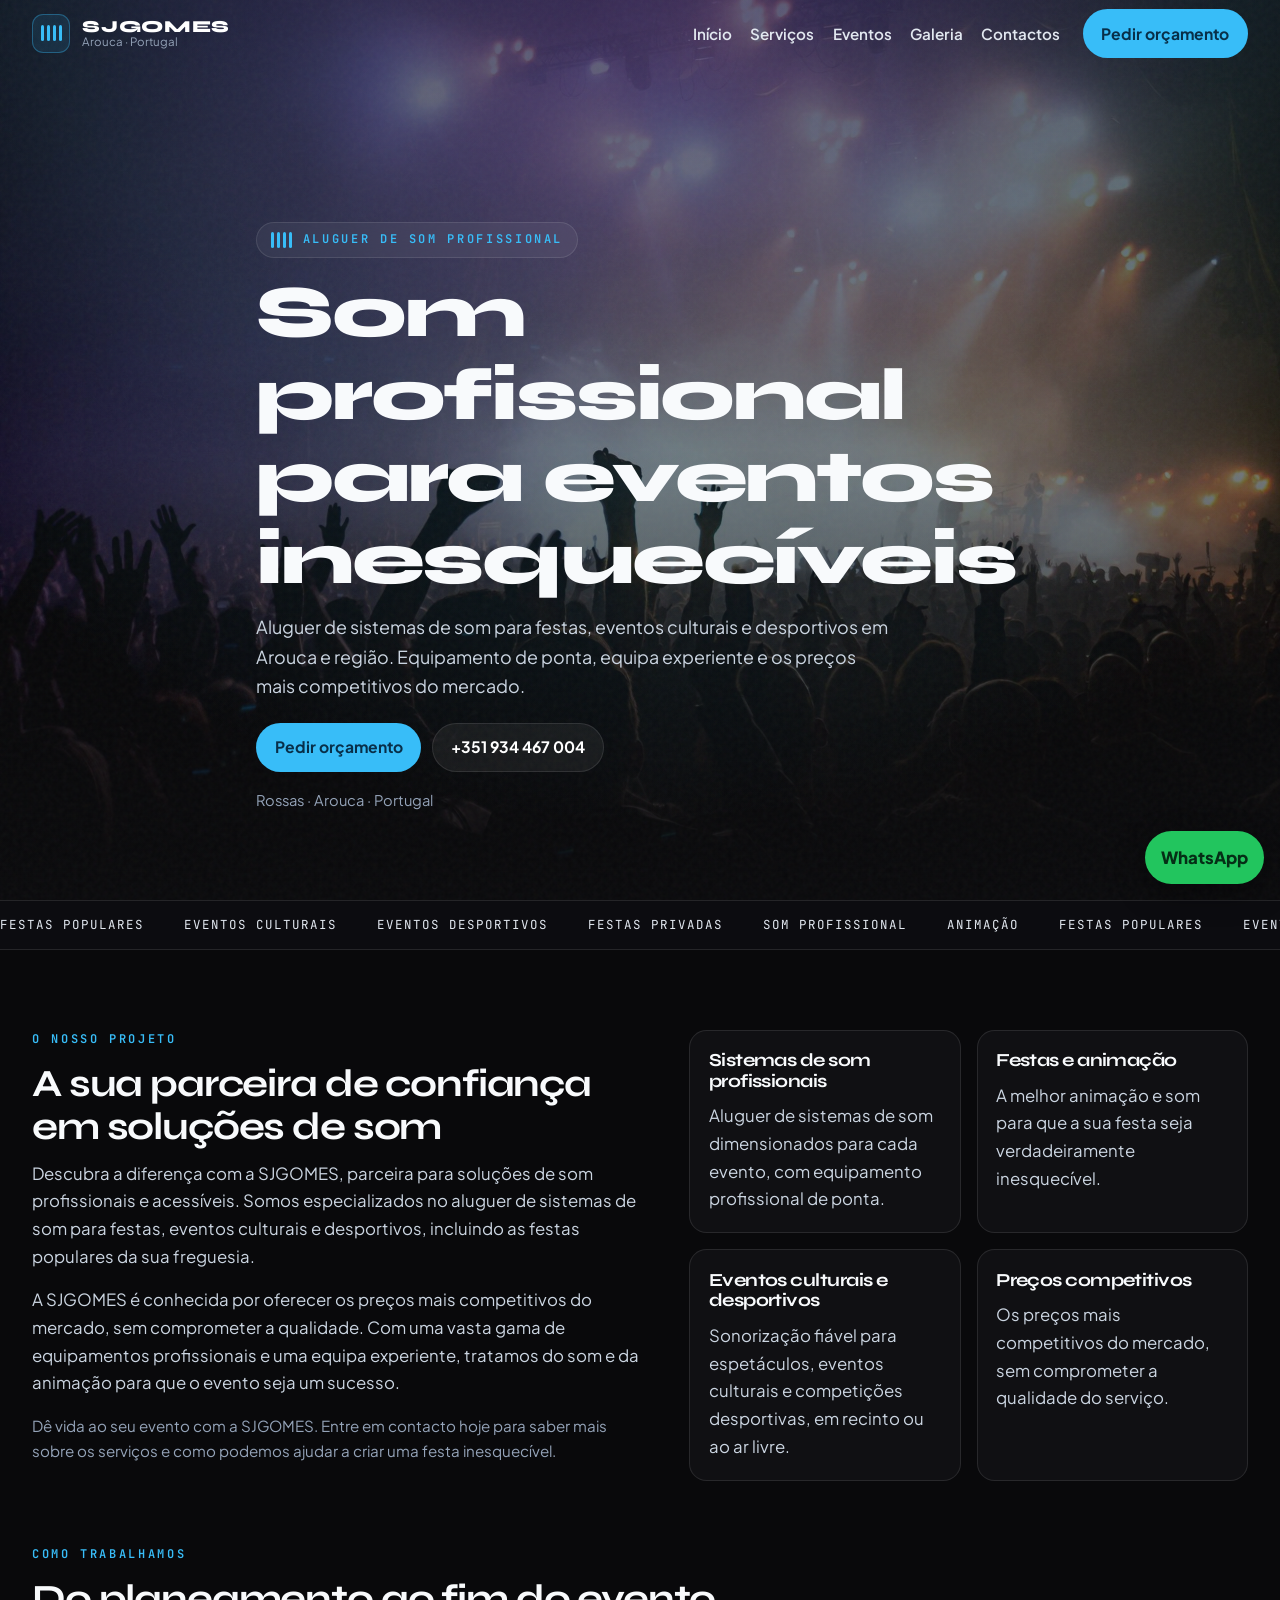
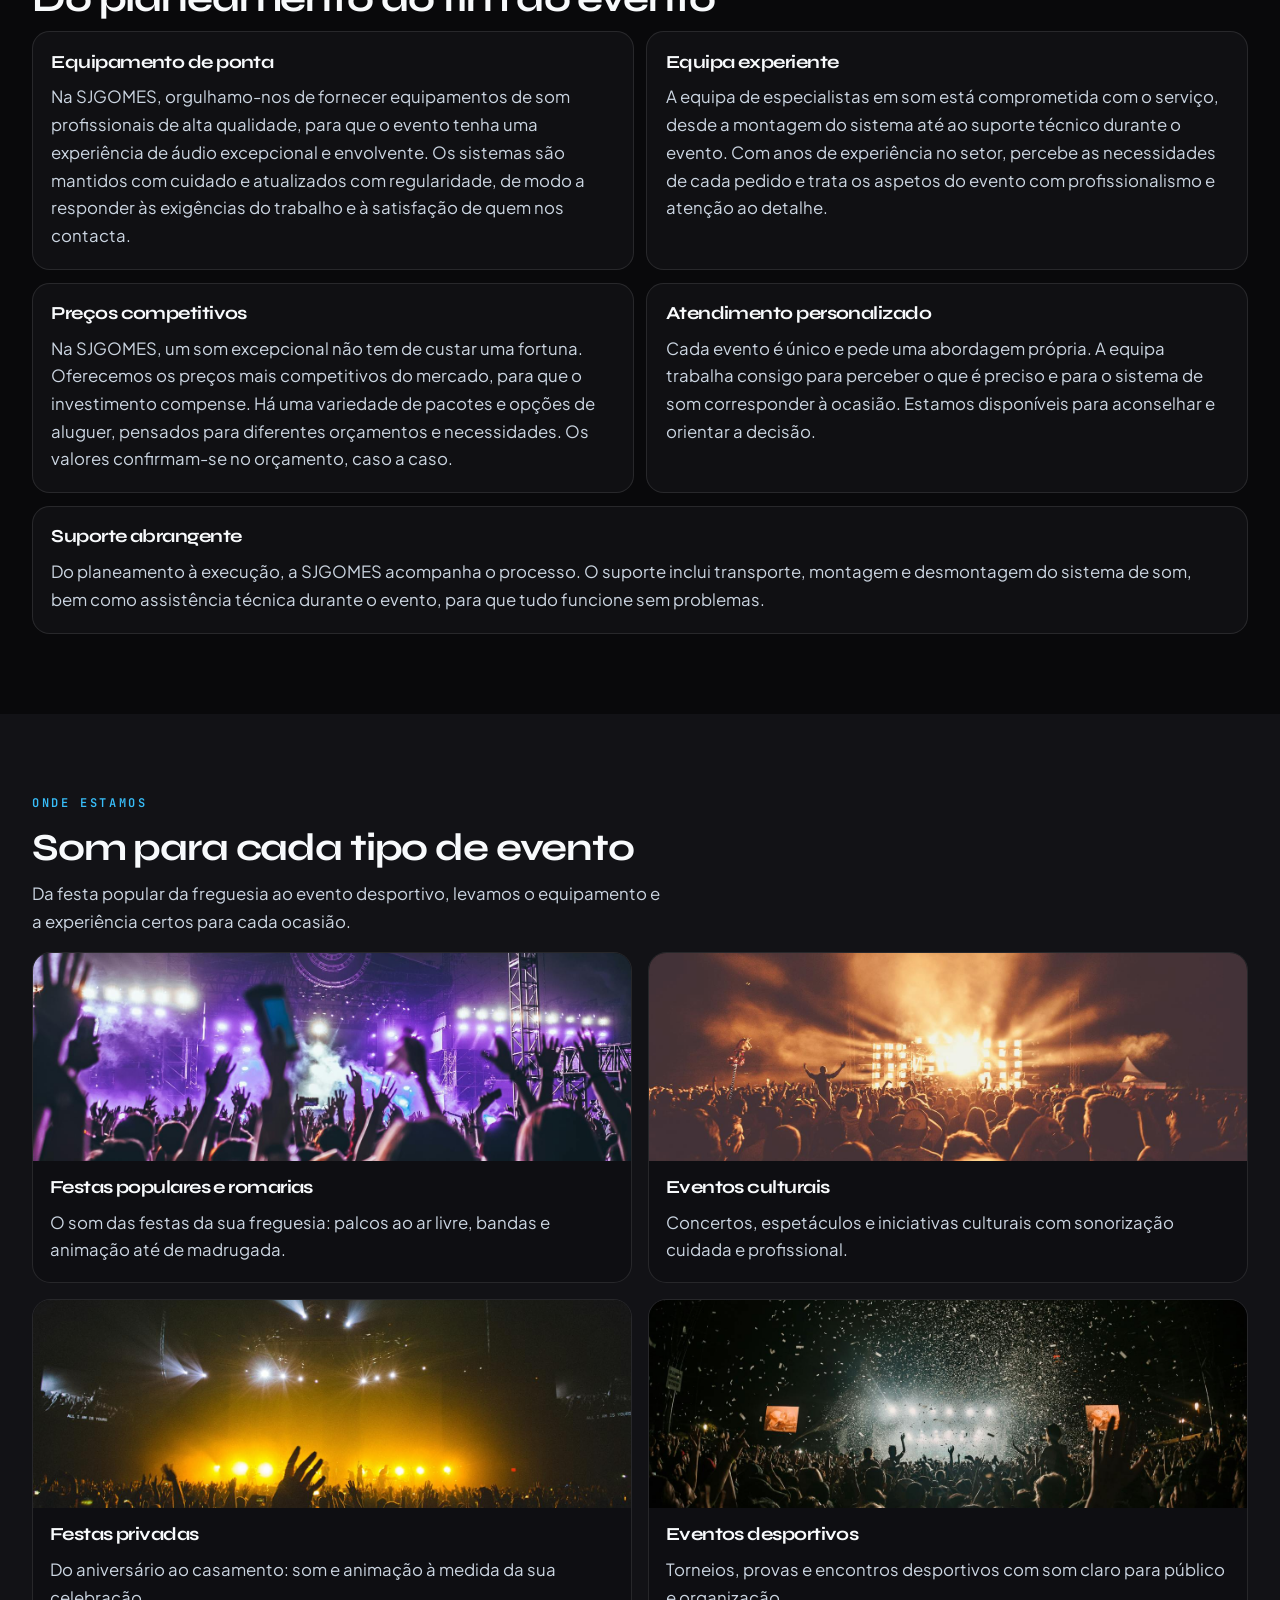
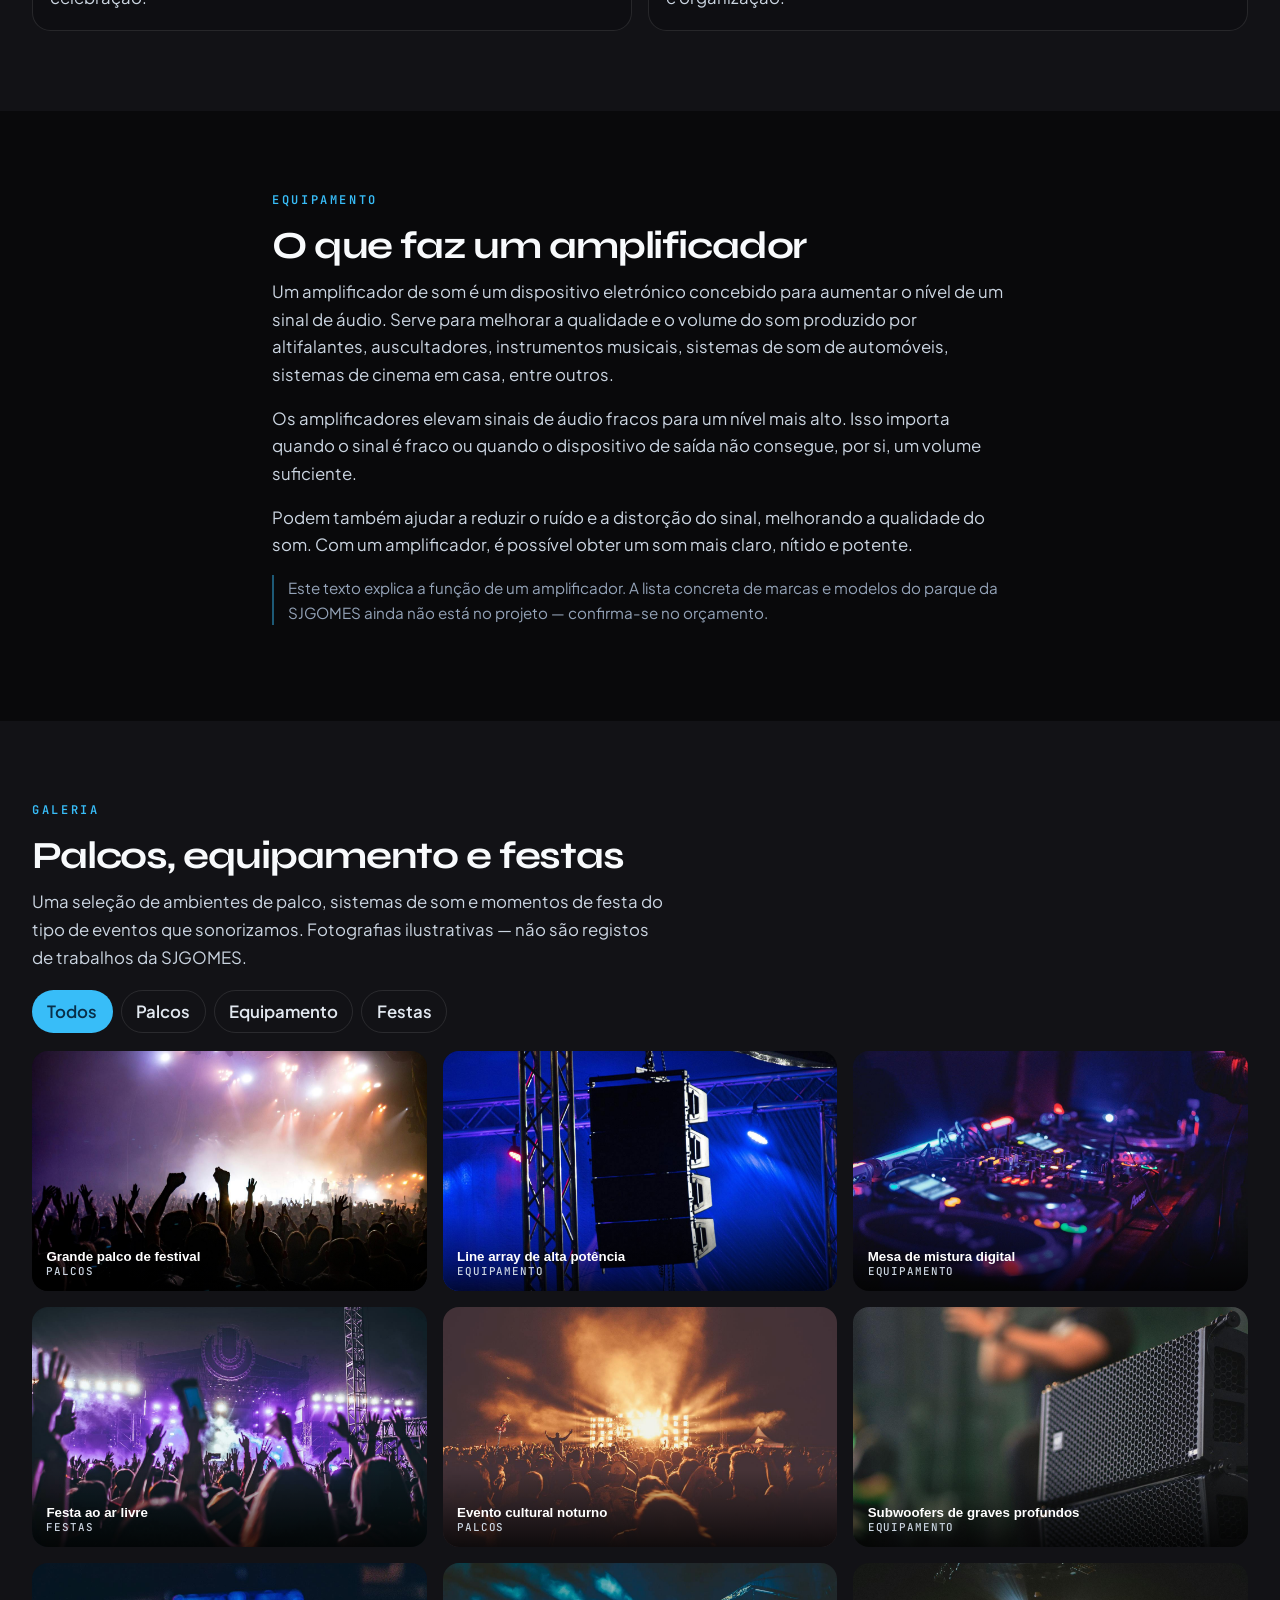
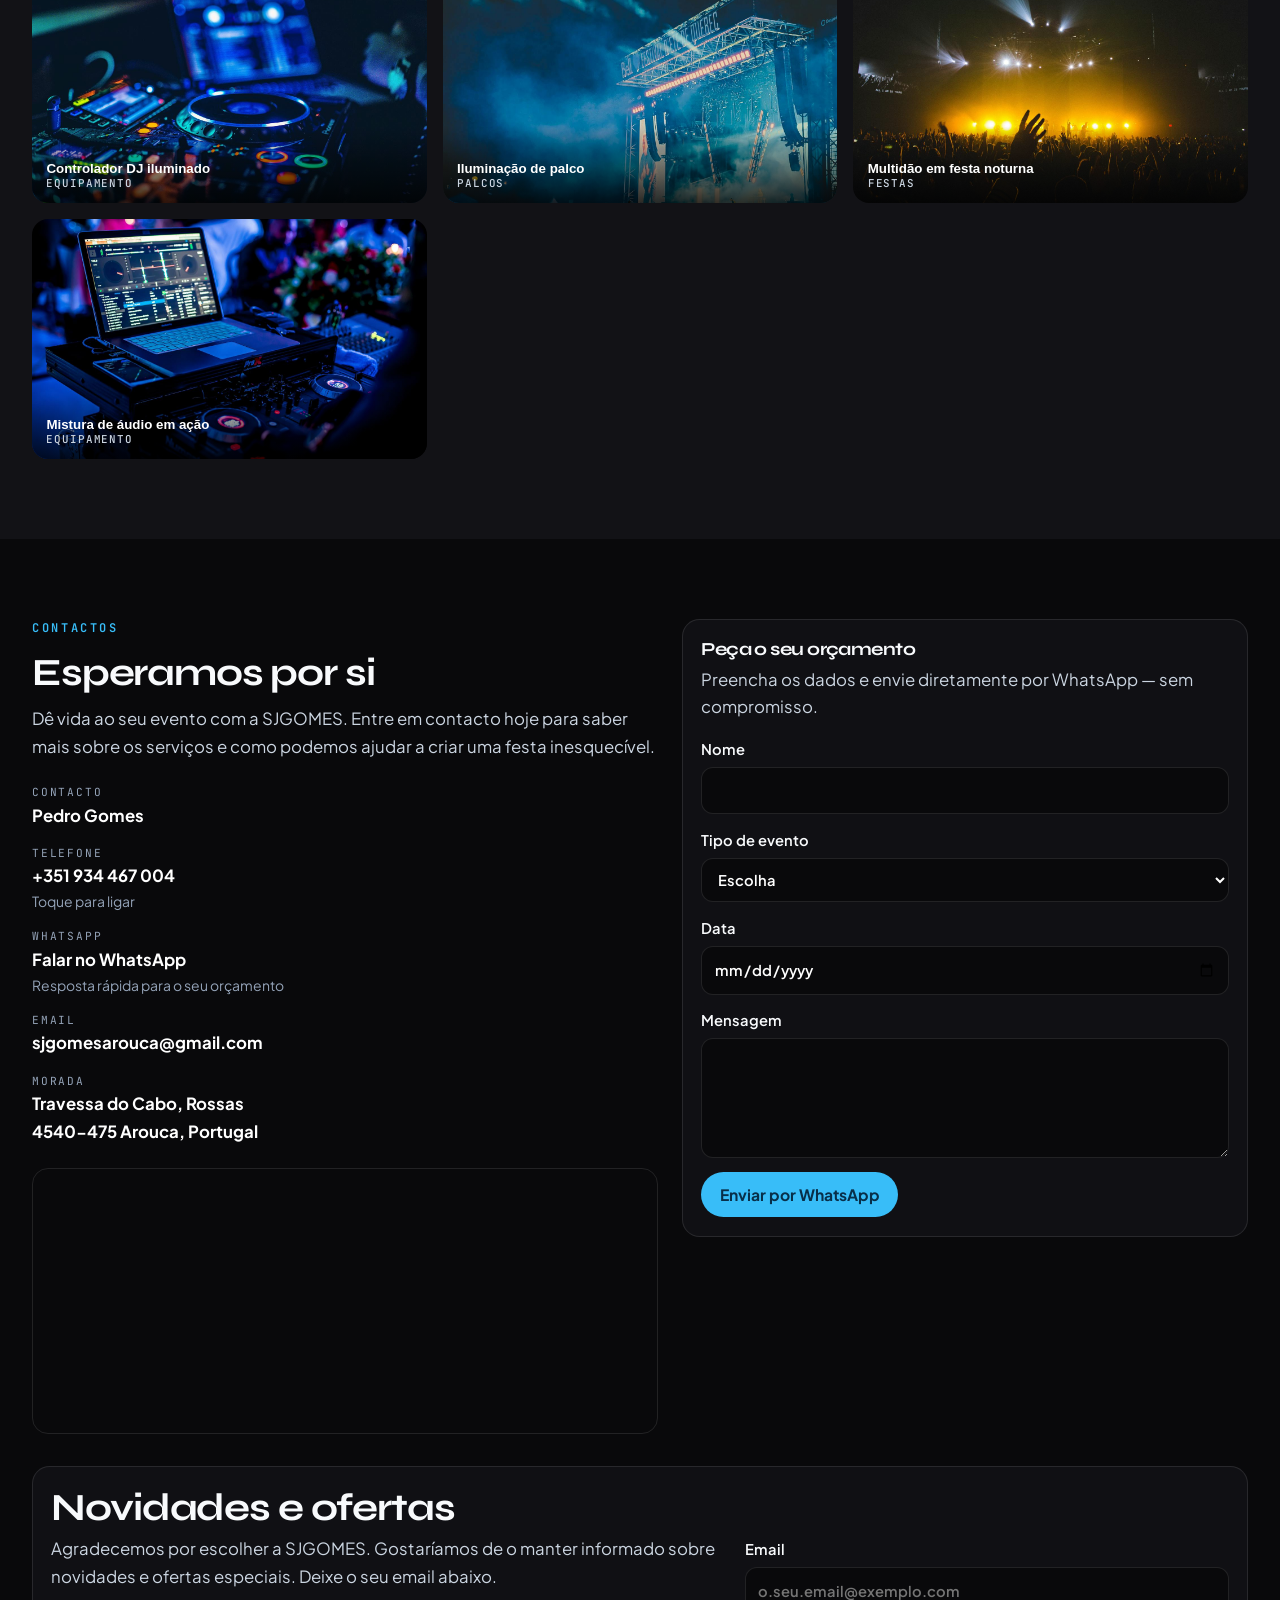
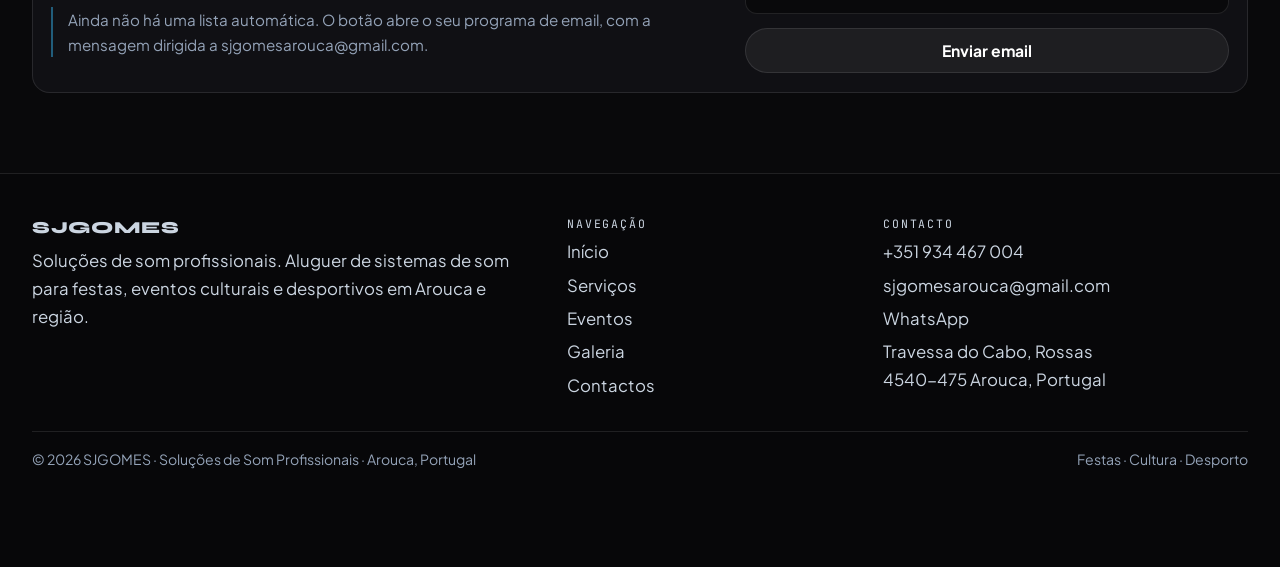
==== index.html @ 86b2d8d7 "Adiciona o site da SJGOMES como base do projeto. Co-authored-by: Cursor <cursoragent@cursor.com>" ====
<!DOCTYPE html>
<html lang="pt">
<head>
  <meta charset="UTF-8">
  <meta name="viewport" content="width=device-width, initial-scale=1">
  <meta name="theme-color" content="#09090B">
  <meta name="description" content="SJGOMES — Soluções de Som Profissionais. Aluguer de sistemas de som para festas, eventos culturais e desportivos em Arouca, Portugal.">
  <title>SJGOMES — Soluções de Som Profissionais · Arouca</title>
  <link rel="preconnect" href="https://fonts.googleapis.com">
  <link rel="preconnect" href="https://fonts.gstatic.com" crossorigin>
  <link href="https://fonts.googleapis.com/css2?family=JetBrains+Mono:wght@500;600&family=Plus+Jakarta+Sans:wght@400;500;600;700&family=Syne:wght@600;700;800&display=swap" rel="stylesheet">
  <link rel="stylesheet" href="styles.css">
  <script type="application/ld+json">
  {
    "@context": "https://schema.org",
    "@type": "LocalBusiness",
    "name": "SJGOMES",
    "description": "Aluguer de sistemas de som para festas, eventos culturais e desportivos em Arouca e região.",
    "telephone": "+351934467004",
    "email": "sjgomesarouca@gmail.com",
    "address": {
      "@type": "PostalAddress",
      "streetAddress": "Travessa do Cabo, Rossas",
      "postalCode": "4540-475",
      "addressLocality": "Arouca",
      "addressCountry": "PT"
    },
    "areaServed": "Arouca e região"
  }
  </script>
</head>
<body>
  <a class="skip-link" href="#inicio">Saltar para o conteúdo</a>

  <header class="site-header" data-header>
    <div class="header-inner">
      <a class="brand" href="#inicio">
        <span class="brand-mark" aria-hidden="true">
          <span class="eq" aria-hidden="true"><i></i><i></i><i></i><i></i></span>
        </span>
        <span class="brand-text">
          <span class="brand-name">SJGOMES</span>
          <span class="brand-place">Arouca · Portugal</span>
        </span>
      </a>

      <nav class="nav" id="nav" data-nav aria-label="Secções">
        <a href="#inicio">Início</a>
        <a href="#servicos">Serviços</a>
        <a href="#eventos">Eventos</a>
        <a href="#galeria">Galeria</a>
        <a href="#contactos">Contactos</a>
      </nav>

      <a class="btn btn-sky header-cta" href="#orcamento">Pedir orçamento</a>

      <button class="menu-toggle" type="button" aria-expanded="false" aria-controls="nav" data-menu-toggle>
        <span class="sr-only">Abrir menu</span>
        <span class="menu-bars" aria-hidden="true"></span>
      </button>
    </div>
  </header>

  <main>
    <section class="hero" id="inicio">
      <div class="hero-media" aria-hidden="true">
        <img src="media/hero.jpg" alt="" width="1920" height="1280">
        <div class="hero-shade"></div>
        <div class="stage-glow"></div>
        <div class="noise"></div>
      </div>
      <div class="wrap hero-copy">
        <p class="eyebrow pill">
          <span class="eq eq-sm" aria-hidden="true"><i></i><i></i><i></i><i></i></span>
          Aluguer de som profissional
        </p>
        <h1>Som profissional para eventos inesquecíveis</h1>
        <p class="lead">Aluguer de sistemas de som para festas, eventos culturais e desportivos em Arouca e região. Equipamento de ponta, equipa experiente e os preços mais competitivos do mercado.</p>
        <div class="hero-actions">
          <a class="btn btn-sky" href="#orcamento">Pedir orçamento</a>
          <a class="btn btn-ghost" href="tel:+351934467004">+351 934 467 004</a>
        </div>
        <p class="hero-meta">Rossas · Arouca · Portugal</p>
      </div>
    </section>

    <div class="marquee" aria-hidden="true">
      <div class="marquee-track">
        <span>Festas populares</span><span>Eventos culturais</span><span>Eventos desportivos</span><span>Festas privadas</span><span>Som profissional</span><span>Animação</span>
        <span>Festas populares</span><span>Eventos culturais</span><span>Eventos desportivos</span><span>Festas privadas</span><span>Som profissional</span><span>Animação</span>
      </div>
    </div>

    <section class="section" id="servicos">
      <div class="wrap split">
        <div>
          <p class="eyebrow">O nosso projeto</p>
          <h2>A sua parceira de confiança em soluções de som</h2>
          <p>Descubra a diferença com a SJGOMES, parceira para soluções de som profissionais e acessíveis. Somos especializados no aluguer de sistemas de som para festas, eventos culturais e desportivos, incluindo as festas populares da sua freguesia.</p>
          <p>A SJGOMES é conhecida por oferecer os preços mais competitivos do mercado, sem comprometer a qualidade. Com uma vasta gama de equipamentos profissionais e uma equipa experiente, tratamos do som e da animação para que o evento seja um sucesso.</p>
          <p class="muted">Dê vida ao seu evento com a SJGOMES. Entre em contacto hoje para saber mais sobre os serviços e como podemos ajudar a criar uma festa inesquecível.</p>
        </div>
        <div class="card-grid">
          <article class="card">
            <h3>Sistemas de som profissionais</h3>
            <p>Aluguer de sistemas de som dimensionados para cada evento, com equipamento profissional de ponta.</p>
          </article>
          <article class="card">
            <h3>Festas e animação</h3>
            <p>A melhor animação e som para que a sua festa seja verdadeiramente inesquecível.</p>
          </article>
          <article class="card">
            <h3>Eventos culturais e desportivos</h3>
            <p>Sonorização fiável para espetáculos, eventos culturais e competições desportivas, em recinto ou ao ar livre.</p>
          </article>
          <article class="card">
            <h3>Preços competitivos</h3>
            <p>Os preços mais competitivos do mercado, sem comprometer a qualidade do serviço.</p>
          </article>
        </div>
      </div>

      <div class="wrap detail-block">
        <p class="eyebrow">Como trabalhamos</p>
        <h2>Do planeamento ao fim do evento</h2>
        <div class="detail-list">
          <article>
            <h3>Equipamento de ponta</h3>
            <p>Na SJGOMES, orgulhamo-nos de fornecer equipamentos de som profissionais de alta qualidade, para que o evento tenha uma experiência de áudio excepcional e envolvente. Os sistemas são mantidos com cuidado e atualizados com regularidade, de modo a responder às exigências do trabalho e à satisfação de quem nos contacta.</p>
          </article>
          <article>
            <h3>Equipa experiente</h3>
            <p>A equipa de especialistas em som está comprometida com o serviço, desde a montagem do sistema até ao suporte técnico durante o evento. Com anos de experiência no setor, percebe as necessidades de cada pedido e trata os aspetos do evento com profissionalismo e atenção ao detalhe.</p>
          </article>
          <article>
            <h3>Preços competitivos</h3>
            <p>Na SJGOMES, um som excepcional não tem de custar uma fortuna. Oferecemos os preços mais competitivos do mercado, para que o investimento compense. Há uma variedade de pacotes e opções de aluguer, pensados para diferentes orçamentos e necessidades. Os valores confirmam-se no orçamento, caso a caso.</p>
          </article>
          <article>
            <h3>Atendimento personalizado</h3>
            <p>Cada evento é único e pede uma abordagem própria. A equipa trabalha consigo para perceber o que é preciso e para o sistema de som corresponder à ocasião. Estamos disponíveis para aconselhar e orientar a decisão.</p>
          </article>
          <article>
            <h3>Suporte abrangente</h3>
            <p>Do planeamento à execução, a SJGOMES acompanha o processo. O suporte inclui transporte, montagem e desmontagem do sistema de som, bem como assistência técnica durante o evento, para que tudo funcione sem problemas.</p>
          </article>
        </div>
      </div>
    </section>

    <section class="section section-alt" id="eventos">
      <div class="wrap">
        <p class="eyebrow">Onde estamos</p>
        <h2>Som para cada tipo de evento</h2>
        <p class="section-lead">Da festa popular da freguesia ao evento desportivo, levamos o equipamento e a experiência certos para cada ocasião.</p>
        <div class="event-grid">
          <article class="event-card">
            <img src="media/event-populares.jpg" alt="Festa ao ar livre, fotografia ilustrativa" width="1200" height="800">
            <div>
              <h3>Festas populares e romarias</h3>
              <p>O som das festas da sua freguesia: palcos ao ar livre, bandas e animação até de madrugada.</p>
            </div>
          </article>
          <article class="event-card">
            <img src="media/event-culturais.jpg" alt="Evento cultural noturno, fotografia ilustrativa" width="1200" height="800">
            <div>
              <h3>Eventos culturais</h3>
              <p>Concertos, espetáculos e iniciativas culturais com sonorização cuidada e profissional.</p>
            </div>
          </article>
          <article class="event-card">
            <img src="media/event-privadas.jpg" alt="Festa noturna, fotografia ilustrativa" width="1200" height="800">
            <div>
              <h3>Festas privadas</h3>
              <p>Do aniversário ao casamento: som e animação à medida da sua celebração.</p>
            </div>
          </article>
          <article class="event-card">
            <img src="media/event-desportivos.jpg" alt="Evento com público, fotografia ilustrativa" width="1200" height="800">
            <div>
              <h3>Eventos desportivos</h3>
              <p>Torneios, provas e encontros desportivos com som claro para público e organização.</p>
            </div>
          </article>
        </div>
      </div>
    </section>

    <section class="section" id="equipamento" aria-labelledby="equip-title">
      <div class="wrap narrow">
        <p class="eyebrow">Equipamento</p>
        <h2 id="equip-title">O que faz um amplificador</h2>
        <p>Um amplificador de som é um dispositivo eletrónico concebido para aumentar o nível de um sinal de áudio. Serve para melhorar a qualidade e o volume do som produzido por altifalantes, auscultadores, instrumentos musicais, sistemas de som de automóveis, sistemas de cinema em casa, entre outros.</p>
        <p>Os amplificadores elevam sinais de áudio fracos para um nível mais alto. Isso importa quando o sinal é fraco ou quando o dispositivo de saída não consegue, por si, um volume suficiente.</p>
        <p>Podem também ajudar a reduzir o ruído e a distorção do sinal, melhorando a qualidade do som. Com um amplificador, é possível obter um som mais claro, nítido e potente.</p>
        <p class="note">Este texto explica a função de um amplificador. A lista concreta de marcas e modelos do parque da SJGOMES ainda não está no projeto — confirma-se no orçamento.</p>
      </div>
    </section>

    <section class="section section-alt" id="galeria">
      <div class="wrap">
        <p class="eyebrow">Galeria</p>
        <h2>Palcos, equipamento e festas</h2>
        <p class="section-lead">Uma seleção de ambientes de palco, sistemas de som e momentos de festa do tipo de eventos que sonorizamos. Fotografias ilustrativas — não são registos de trabalhos da SJGOMES.</p>
        <div class="filters" role="toolbar" aria-label="Filtrar galeria">
          <button type="button" class="is-active" data-filter="todos" aria-pressed="true">Todos</button>
          <button type="button" data-filter="palcos" aria-pressed="false">Palcos</button>
          <button type="button" data-filter="equipamento" aria-pressed="false">Equipamento</button>
          <button type="button" data-filter="festas" aria-pressed="false">Festas</button>
        </div>
        <div class="gallery" data-gallery>
          <button type="button" class="shot" data-cat="palcos" data-full="media/gal-palco.jpg">
            <img src="media/gal-palco.jpg" alt="Grande palco de festival" width="1400" height="933">
            <span>Grande palco de festival <small>Palcos</small></span>
          </button>
          <button type="button" class="shot" data-cat="equipamento" data-full="media/gal-line.jpg">
            <img src="media/gal-line.jpg" alt="Line array de alta potência" width="1400" height="933">
            <span>Line array de alta potência <small>Equipamento</small></span>
          </button>
          <button type="button" class="shot" data-cat="equipamento" data-full="media/gal-mesa.jpg">
            <img src="media/gal-mesa.jpg" alt="Mesa de mistura digital" width="1400" height="933">
            <span>Mesa de mistura digital <small>Equipamento</small></span>
          </button>
          <button type="button" class="shot" data-cat="festas" data-full="media/gal-arlivre.jpg">
            <img src="media/gal-arlivre.jpg" alt="Festa ao ar livre" width="1400" height="933">
            <span>Festa ao ar livre <small>Festas</small></span>
          </button>
          <button type="button" class="shot" data-cat="palcos" data-full="media/gal-cultural.jpg">
            <img src="media/gal-cultural.jpg" alt="Evento cultural noturno" width="1400" height="933">
            <span>Evento cultural noturno <small>Palcos</small></span>
          </button>
          <button type="button" class="shot" data-cat="equipamento" data-full="media/gal-sub.jpg">
            <img src="media/gal-sub.jpg" alt="Subwoofers de graves profundos" width="1400" height="933">
            <span>Subwoofers de graves profundos <small>Equipamento</small></span>
          </button>
          <button type="button" class="shot" data-cat="equipamento" data-full="media/gal-dj.jpg">
            <img src="media/gal-dj.jpg" alt="Controlador DJ iluminado" width="1400" height="933">
            <span>Controlador DJ iluminado <small>Equipamento</small></span>
          </button>
          <button type="button" class="shot" data-cat="palcos" data-full="media/gal-luz.jpg">
            <img src="media/gal-luz.jpg" alt="Iluminação de palco" width="1400" height="933">
            <span>Iluminação de palco <small>Palcos</small></span>
          </button>
          <button type="button" class="shot" data-cat="festas" data-full="media/gal-multidao.jpg">
            <img src="media/gal-multidao.jpg" alt="Multidão em festa noturna" width="1400" height="933">
            <span>Multidão em festa noturna <small>Festas</small></span>
          </button>
          <button type="button" class="shot" data-cat="equipamento" data-full="media/gal-mistura.jpg">
            <img src="media/gal-mistura.jpg" alt="Mistura de áudio em ação" width="1400" height="933">
            <span>Mistura de áudio em ação <small>Equipamento</small></span>
          </button>
        </div>
      </div>
    </section>

    <section class="section" id="contactos">
      <div class="wrap contact-layout">
        <div>
          <p class="eyebrow">Contactos</p>
          <h2>Esperamos por si</h2>
          <p>Dê vida ao seu evento com a SJGOMES. Entre em contacto hoje para saber mais sobre os serviços e como podemos ajudar a criar uma festa inesquecível.</p>
          <ul class="contact-list">
            <li>
              <span>Contacto</span>
              <strong>Pedro Gomes</strong>
            </li>
            <li>
              <span>Telefone</span>
              <a href="tel:+351934467004">+351 934 467 004</a>
              <small>Toque para ligar</small>
            </li>
            <li>
              <span>WhatsApp</span>
              <a href="https://wa.me/351934467004?text=Ol%C3%A1%20SJGOMES%2C%20gostaria%20de%20pedir%20um%20or%C3%A7amento%20para%20o%20meu%20evento.">Falar no WhatsApp</a>
              <small>Resposta rápida para o seu orçamento</small>
            </li>
            <li>
              <span>Email</span>
              <a href="mailto:sjgomesarouca@gmail.com">sjgomesarouca@gmail.com</a>
            </li>
            <li>
              <span>Morada</span>
              <a href="https://www.google.com/maps/search/?api=1&amp;query=Travessa+do+Cabo%2C+Rossas%2C+4540-475+Arouca%2C+Portugal">Travessa do Cabo, Rossas<br>4540-475 Arouca, Portugal</a>
            </li>
          </ul>
          <div class="map-frame">
            <iframe title="Mapa SJGOMES — Rossas, Arouca" src="https://maps.google.com/maps?q=Travessa%20do%20Cabo%2C%20Rossas%2C%204540-475%20Arouca%2C%20Portugal&amp;z=15&amp;output=embed" loading="lazy" referrerpolicy="no-referrer-when-downgrade"></iframe>
          </div>
        </div>

        <form class="quote" id="orcamento" data-quote>
          <h3>Peça o seu orçamento</h3>
          <p>Preencha os dados e envie diretamente por WhatsApp — sem compromisso.</p>
          <label>
            Nome
            <input name="nome" type="text" autocomplete="name" required maxlength="80">
          </label>
          <label>
            Tipo de evento
            <select name="tipo" required>
              <option value="">Escolha</option>
              <option>Festa popular</option>
              <option>Evento cultural</option>
              <option>Evento desportivo</option>
              <option>Festa privada</option>
              <option>Outro</option>
            </select>
          </label>
          <label>
            Data
            <input name="data" type="date">
          </label>
          <label>
            Mensagem
            <textarea name="mensagem" rows="4" maxlength="800"></textarea>
          </label>
          <button class="btn btn-sky" type="submit">Enviar por WhatsApp</button>
        </form>
      </div>

      <div class="wrap news">
        <div>
          <h2>Novidades e ofertas</h2>
          <p>Agradecemos por escolher a SJGOMES. Gostaríamos de o manter informado sobre novidades e ofertas especiais. Deixe o seu email abaixo.</p>
          <p class="note">Ainda não há uma lista automática. O botão abre o seu programa de email, com a mensagem dirigida a sjgomesarouca@gmail.com.</p>
        </div>
        <form class="news-form" data-news>
          <label>
            Email
            <input name="email" type="email" autocomplete="email" required placeholder="o.seu.email@exemplo.com">
          </label>
          <button class="btn btn-ghost" type="submit">Enviar email</button>
        </form>
      </div>
    </section>
  </main>

  <footer class="site-footer">
    <div class="wrap footer-grid">
      <div>
        <p class="brand-name">SJGOMES</p>
        <p>Soluções de som profissionais. Aluguer de sistemas de som para festas, eventos culturais e desportivos em Arouca e região.</p>
      </div>
      <div>
        <p class="footer-label">Navegação</p>
        <a href="#inicio">Início</a>
        <a href="#servicos">Serviços</a>
        <a href="#eventos">Eventos</a>
        <a href="#galeria">Galeria</a>
        <a href="#contactos">Contactos</a>
      </div>
      <div>
        <p class="footer-label">Contacto</p>
        <a href="tel:+351934467004">+351 934 467 004</a>
        <a href="mailto:sjgomesarouca@gmail.com">sjgomesarouca@gmail.com</a>
        <a href="https://wa.me/351934467004?text=Ol%C3%A1%20SJGOMES%2C%20gostaria%20de%20pedir%20um%20or%C3%A7amento%20para%20o%20meu%20evento.">WhatsApp</a>
        <p>Travessa do Cabo, Rossas<br>4540-475 Arouca, Portugal</p>
      </div>
    </div>
    <div class="wrap footer-base">
      <p>© 2026 SJGOMES · Soluções de Som Profissionais · Arouca, Portugal</p>
      <p>Festas · Cultura · Desporto</p>
    </div>
  </footer>

  <a class="wa-float" href="https://wa.me/351934467004?text=Ol%C3%A1%20SJGOMES%2C%20gostaria%20de%20pedir%20um%20or%C3%A7amento%20para%20o%20meu%20evento." aria-label="Falar no WhatsApp">WhatsApp</a>

  <dialog class="lightbox" data-lightbox>
    <form method="dialog">
      <button class="btn btn-ghost" type="submit">Fechar</button>
    </form>
    <img alt="" data-lightbox-img>
    <p data-lightbox-cap></p>
  </dialog>

  <script src="script.js"></script>
</body>
</html>
---- styles.css ----
:root {
  --bg: #09090b;
  --bg-alt: #121216;
  --card: rgba(18, 18, 22, 0.86);
  --line: rgba(255, 255, 255, 0.1);
  --text: #f8fafc;
  --muted: #cbd5e1;
  --soft: #94a3b8;
  --sky: #38bdf8;
  --sky-deep: #082f49;
  --violet: #8b5cf6;
  --header: 4.25rem;
  --max: 76rem;
  --font: "Plus Jakarta Sans", "Segoe UI", sans-serif;
  --display: "Syne", "Segoe UI", sans-serif;
  --mono: "JetBrains Mono", ui-monospace, monospace;
}

* { box-sizing: border-box; }
html { scroll-behavior: smooth; }
body {
  margin: 0;
  background: var(--bg);
  color: var(--text);
  font-family: var(--font);
  font-size: 1.05rem;
  line-height: 1.65;
}
img { max-width: 100%; display: block; }
a { color: var(--sky); }
h1, h2, h3 { font-family: var(--display); letter-spacing: -0.03em; line-height: 1.12; margin: 0 0 0.7rem; }
h1 { font-size: clamp(2.4rem, 6vw, 4.6rem); font-weight: 800; }
h2 { font-size: clamp(1.8rem, 3vw, 2.7rem); font-weight: 700; }
h3 { font-size: 1.15rem; font-weight: 700; }
p { margin: 0 0 1rem; color: var(--muted); }
.sr-only {
  position: absolute; width: 1px; height: 1px; padding: 0; margin: -1px;
  overflow: hidden; clip: rect(0, 0, 0, 0); white-space: nowrap; border: 0;
}
.skip-link {
  position: absolute; left: 1rem; top: -4rem; z-index: 80;
  background: var(--sky); color: var(--sky-deep); padding: 0.6rem 0.9rem; border-radius: 0.6rem;
}
.skip-link:focus { top: 1rem; }

.wrap { width: min(var(--max), calc(100% - 2rem)); margin-inline: auto; }
.narrow { width: min(46rem, calc(100% - 2rem)); }
.section { padding: 5rem 0; }
.section-alt { background: var(--bg-alt); }
.section-lead { max-width: 40rem; }

.eyebrow {
  font-family: var(--mono);
  font-size: 0.75rem;
  font-weight: 600;
  letter-spacing: 0.22em;
  text-transform: uppercase;
  color: var(--sky);
  margin-bottom: 0.8rem;
}
.muted, .note { color: var(--soft); font-size: 0.95rem; }
.note {
  border-left: 2px solid rgba(56, 189, 248, 0.45);
  padding-left: 0.9rem;
}

.site-header {
  position: fixed; inset: 0 0 auto 0; z-index: 40;
  height: var(--header);
  border-bottom: 1px solid transparent;
  transition: background 0.3s, border-color 0.3s;
}
.site-header.is-stuck {
  background: rgba(9, 9, 11, 0.86);
  border-bottom-color: var(--line);
  backdrop-filter: blur(16px);
}
.header-inner {
  height: 100%;
  width: min(var(--max), calc(100% - 2rem));
  margin-inline: auto;
  display: flex; align-items: center; gap: 1rem;
}
.brand { display: flex; align-items: center; gap: 0.75rem; text-decoration: none; color: inherit; }
.brand-mark {
  width: 2.4rem; height: 2.4rem; display: grid; place-items: center;
  border-radius: 0.7rem; border: 1px solid rgba(56, 189, 248, 0.35); background: rgba(56, 189, 248, 0.1);
}
.brand-text { display: flex; flex-direction: column; line-height: 1.1; }
.brand-name { font-family: var(--display); font-weight: 800; letter-spacing: 0.04em; color: white; }
.brand-place { font-size: 0.72rem; color: var(--soft); }
.nav { display: flex; gap: 1.15rem; margin-left: auto; }
.nav a { color: #e2e8f0; text-decoration: none; font-weight: 600; font-size: 0.95rem; }
.nav a:hover { color: white; }
.header-cta { margin-left: 0.4rem; }
.menu-toggle { display: none; margin-left: auto; }

.btn {
  display: inline-flex; align-items: center; justify-content: center;
  min-height: 2.8rem; padding: 0.65rem 1.1rem; border-radius: 999px;
  font-weight: 700; text-decoration: none; border: 1px solid transparent; cursor: pointer;
  font-family: inherit; font-size: 0.98rem;
}
.btn-sky { background: var(--sky); color: var(--sky-deep); }
.btn-sky:hover { filter: brightness(1.05); }
.btn-ghost { background: rgba(255,255,255,0.06); color: white; border-color: var(--line); }
.btn-ghost:hover { border-color: rgba(56, 189, 248, 0.5); }

.menu-bars, .menu-bars::before, .menu-bars::after {
  display: block; width: 1.15rem; height: 2px; background: white; position: relative;
}
.menu-bars::before, .menu-bars::after { content: ""; position: absolute; left: 0; }
.menu-bars::before { top: -6px; }
.menu-bars::after { top: 6px; }
.menu-toggle {
  width: 2.7rem; height: 2.7rem; border-radius: 0.7rem;
  border: 1px solid var(--line); background: rgba(255,255,255,0.04); color: white;
}

.eq { display: flex; align-items: flex-end; gap: 3px; height: 1rem; }
.eq i {
  width: 3px; height: 100%; border-radius: 99px; background: var(--sky);
  transform-origin: bottom; animation: eq 0.8s ease-in-out infinite alternate;
}
.eq i:nth-child(2) { animation-delay: 0.13s; }
.eq i:nth-child(3) { animation-delay: 0.26s; }
.eq i:nth-child(4) { animation-delay: 0.39s; }
@keyframes eq { from { transform: scaleY(0.25); } to { transform: scaleY(1); } }

.hero { position: relative; min-height: 100vh; display: flex; align-items: flex-end; }
.hero-media { position: absolute; inset: 0; }
.hero-media img { width: 100%; height: 100%; object-fit: cover; object-position: center 30%; }
.hero-shade {
  position: absolute; inset: 0;
  background: linear-gradient(to bottom, rgba(9,9,11,0.7), rgba(9,9,11,0.55), #09090b);
}
.stage-glow {
  position: absolute; inset: 0;
  background: radial-gradient(circle at 50% -20%, rgba(139, 92, 246, 0.25), rgba(56, 189, 248, 0.1) 50%, transparent 80%);
}
.noise {
  position: absolute; inset: 0; opacity: 0.35; pointer-events: none;
  background-image: url("data:image/svg+xml,%3Csvg viewBox='0 0 200 200' xmlns='http://www.w3.org/2000/svg'%3E%3Cfilter id='n'%3E%3CfeTurbulence type='fractalNoise' baseFrequency='0.9' numOctaves='2' stitchTiles='stitch'/%3E%3C/filter%3E%3Crect width='100%25' height='100%25' filter='url(%23n)' opacity='0.12'/%3E%3C/svg%3E");
}
.hero-copy { position: relative; z-index: 1; padding: 8rem 0 4.5rem; max-width: 48rem; }
.pill {
  display: inline-flex; align-items: center; gap: 0.7rem;
  border: 1px solid var(--line); background: rgba(255,255,255,0.05);
  border-radius: 999px; padding: 0.45rem 0.85rem; backdrop-filter: blur(10px);
}
.lead { font-size: 1.12rem; max-width: 40rem; }
.hero-actions { display: flex; flex-wrap: wrap; gap: 0.7rem; margin: 1.4rem 0 1rem; }
.hero-meta { color: var(--soft); font-size: 0.92rem; }

.marquee { overflow: hidden; border-block: 1px solid var(--line); background: #0c0c10; }
.marquee-track {
  display: flex; gap: 2.5rem; width: max-content; padding: 0.85rem 0;
  animation: marquee 28s linear infinite;
  font-family: var(--mono); font-size: 0.78rem; letter-spacing: 0.16em;
  text-transform: uppercase; color: #e2e8f0;
}
@keyframes marquee { from { transform: translateX(0); } to { transform: translateX(-50%); } }

.split { display: grid; gap: 2.5rem; }
.card-grid, .event-grid, .gallery { display: grid; gap: 1rem; }
.card, .detail-list article, .quote, .news {
  border: 1px solid var(--line); border-radius: 1.1rem; background: var(--card); padding: 1.2rem 1.15rem;
}
.card p, .detail-list p { margin-bottom: 0; }
.card { transition: border-color 0.25s, box-shadow 0.25s; }
.card:hover { border-color: rgba(56, 189, 248, 0.4); box-shadow: 0 0 30px rgba(56, 189, 248, 0.12); }
.detail-block { margin-top: 4rem; }
.detail-list { display: grid; gap: 0.8rem; }

.event-card {
  overflow: hidden; border-radius: 1.15rem; border: 1px solid var(--line); background: #0e0e12;
}
.event-card img { width: 100%; height: 13rem; object-fit: cover; }
.event-card div { padding: 1rem 1.05rem 1.15rem; }
.event-card p { margin: 0; }

.filters { display: flex; flex-wrap: wrap; gap: 0.5rem; margin: 1.2rem 0 1.1rem; }
.filters button {
  min-height: 2.5rem; padding: 0.4rem 0.9rem; border-radius: 999px;
  border: 1px solid var(--line); background: transparent; color: #e2e8f0;
  font: inherit; font-weight: 600; cursor: pointer;
}
.filters button.is-active { background: var(--sky); color: var(--sky-deep); border-color: transparent; }
.shot {
  position: relative; padding: 0; border: 0; border-radius: 1rem; overflow: hidden;
  cursor: zoom-in; background: #111; text-align: left; color: white;
}
.shot img { width: 100%; height: 15rem; object-fit: cover; transition: transform 0.4s; }
.shot:hover img { transform: scale(1.04); }
.shot span {
  position: absolute; left: 0; right: 0; bottom: 0;
  padding: 2.2rem 0.9rem 0.8rem;
  background: linear-gradient(transparent, rgba(0,0,0,0.78));
  font-weight: 700;
}
.shot small { display: block; font-weight: 500; color: #cbd5e1; font-family: var(--mono); letter-spacing: 0.08em; text-transform: uppercase; font-size: 0.68rem; }
.shot.is-hidden { display: none; }

.contact-layout { display: grid; gap: 1.5rem; }
.contact-list { list-style: none; padding: 0; margin: 1.4rem 0; display: grid; gap: 0.9rem; }
.contact-list span {
  display: block; font-family: var(--mono); font-size: 0.7rem; letter-spacing: 0.16em;
  text-transform: uppercase; color: var(--soft);
}
.contact-list a, .contact-list strong { color: white; text-decoration: none; font-weight: 700; }
.contact-list small { display: block; color: var(--soft); }
.map-frame { border-radius: 1rem; overflow: hidden; border: 1px solid var(--line); }
.map-frame iframe { width: 100%; height: 16rem; border: 0; filter: grayscale(0.35) contrast(1.05); }
.quote, .news { background: #101014; }
.quote h3, .news h2 { margin-bottom: 0.4rem; }
label { display: grid; gap: 0.35rem; margin-bottom: 0.85rem; font-weight: 600; font-size: 0.92rem; }
input, select, textarea {
  width: 100%; min-height: 2.8rem; padding: 0.65rem 0.75rem; border-radius: 0.75rem;
  border: 1px solid var(--line); background: #09090b; color: white; font: inherit;
}
textarea { min-height: 7rem; resize: vertical; }
input:focus, select:focus, textarea:focus, button:focus-visible, a:focus-visible {
  outline: 2px solid var(--sky); outline-offset: 2px;
}
.news { margin-top: 2rem; display: grid; gap: 1rem; }
.news-form { display: grid; align-content: end; }

.site-footer { border-top: 1px solid var(--line); padding: 2.5rem 0 6rem; background: #070709; }
.footer-grid { display: grid; gap: 1.5rem; }
.footer-grid a, .footer-grid p { display: block; color: var(--muted); text-decoration: none; margin: 0 0 0.35rem; }
.footer-label {
  font-family: var(--mono); font-size: 0.72rem; letter-spacing: 0.16em;
  text-transform: uppercase; color: var(--sky);
}
.footer-base {
  display: flex; flex-wrap: wrap; justify-content: space-between; gap: 0.5rem;
  margin-top: 1.6rem; padding-top: 1rem; border-top: 1px solid var(--line);
  color: var(--soft); font-size: 0.88rem;
}
.footer-base p { margin: 0; color: var(--soft); }

.wa-float {
  position: fixed; right: 1rem; bottom: 1rem; z-index: 30;
  background: #22c55e; color: #052e16; text-decoration: none; font-weight: 800;
  border-radius: 999px; padding: 0.8rem 1rem; box-shadow: 0 10px 30px rgba(0,0,0,0.35);
}

.lightbox {
  width: min(60rem, calc(100% - 1.5rem)); border: 1px solid var(--line);
  border-radius: 1rem; background: #09090b; color: white; padding: 0.8rem;
}
.lightbox::backdrop { background: rgba(0,0,0,0.72); }
.lightbox img { width: 100%; max-height: 75vh; object-fit: contain; background: #000; border-radius: 0.6rem; }
.lightbox p { margin: 0.6rem 0 0; }
.lightbox form { display: flex; justify-content: flex-end; margin-bottom: 0.5rem; }

@media (min-width: 720px) {
  .card-grid, .gallery { grid-template-columns: 1fr 1fr; }
  .event-grid { grid-template-columns: 1fr 1fr; }
  .news { grid-template-columns: 1.4fr 1fr; align-items: end; }
  .footer-grid { grid-template-columns: 1.4fr 0.8fr 1fr; }
}
@media (min-width: 980px) {
  .split, .contact-layout { grid-template-columns: 1.05fr 0.95fr; align-items: start; }
  .gallery { grid-template-columns: 1fr 1fr 1fr; }
  .detail-list { grid-template-columns: 1fr 1fr; }
  .detail-list article:last-child { grid-column: 1 / -1; }
}
@media (max-width: 860px) {
  .nav {
    display: none; position: absolute; top: var(--header); left: 0; right: 0;
    flex-direction: column; gap: 0; padding: 0.4rem 1rem 1rem;
    background: rgba(9, 9, 11, 0.96); border-bottom: 1px solid var(--line);
  }
  .nav.is-open { display: flex; }
  .nav a { padding: 0.85rem 0; border-bottom: 1px solid var(--line); }
  .menu-toggle { display: grid; place-items: center; }
  .header-cta { display: none; }
}
@media (prefers-reduced-motion: reduce) {
  html { scroll-behavior: auto; }
  .eq i, .marquee-track, .shot img { animation: none; transition: none; }
}
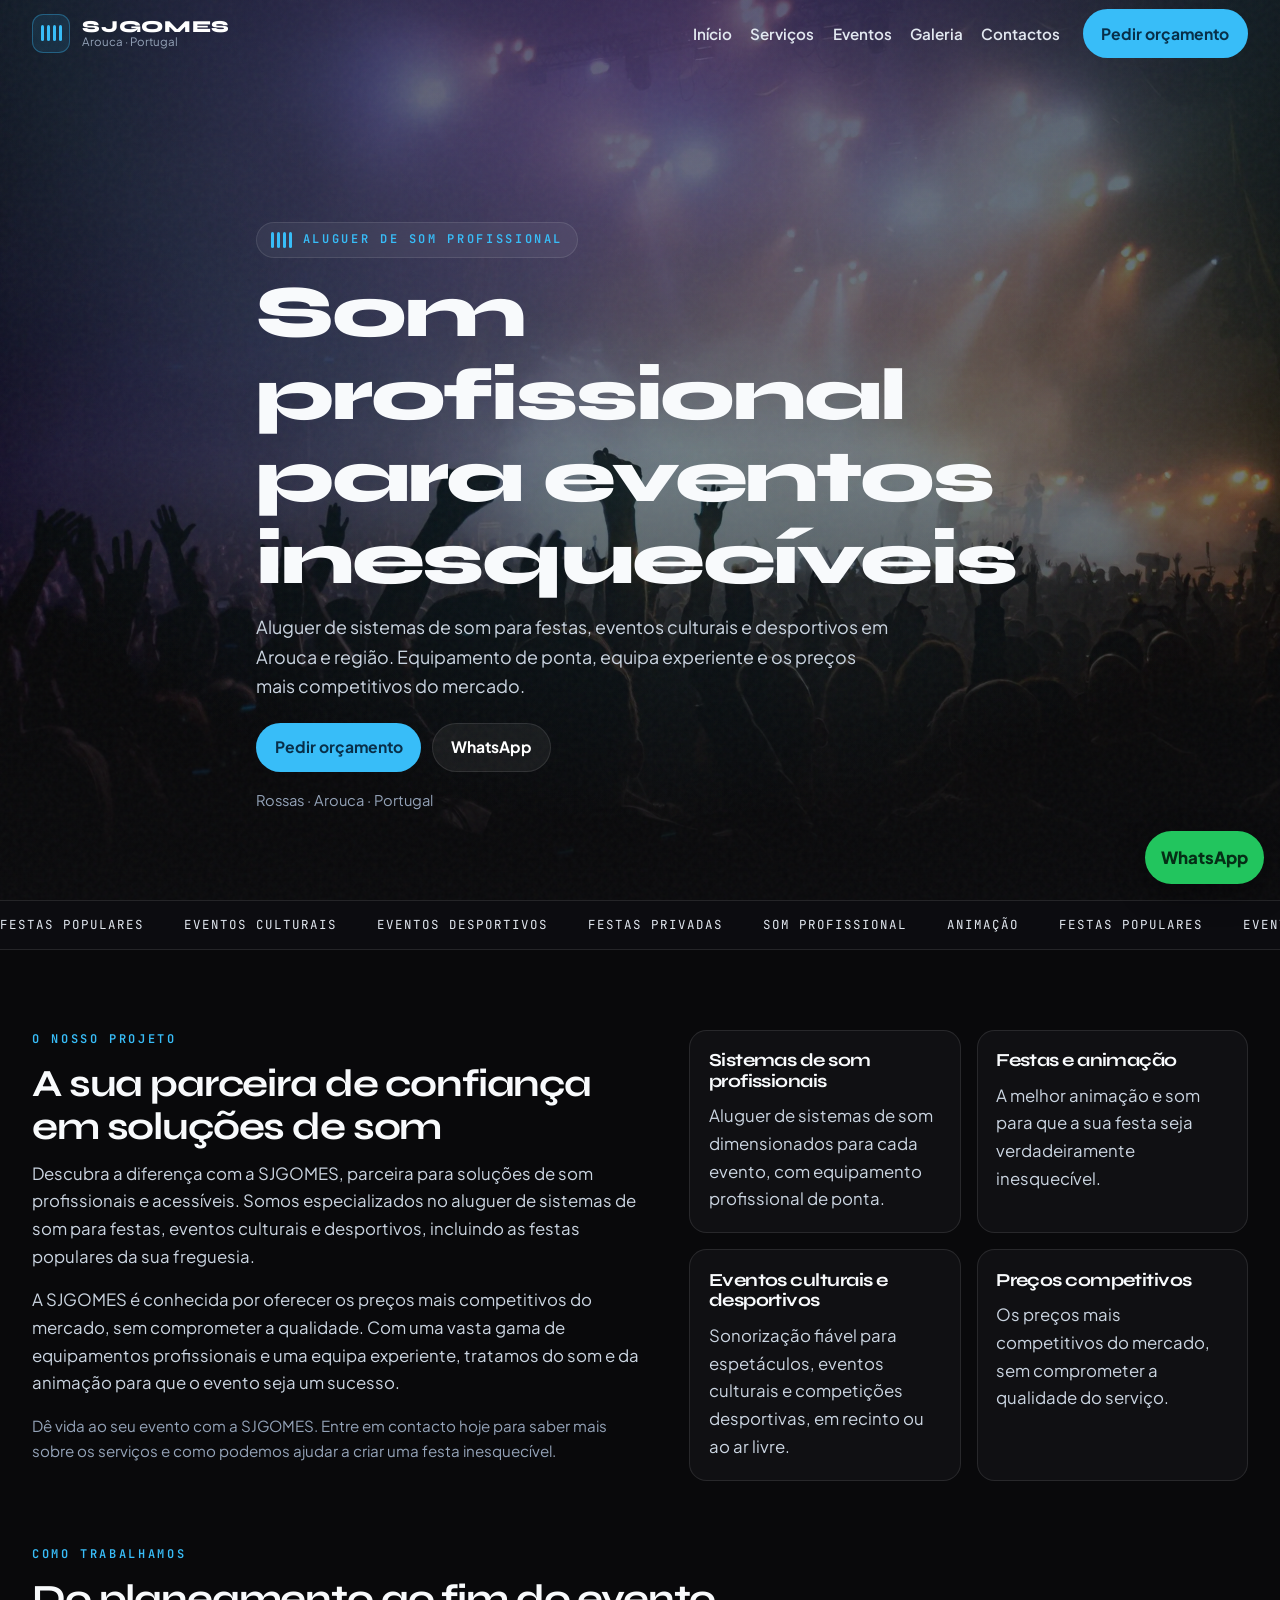
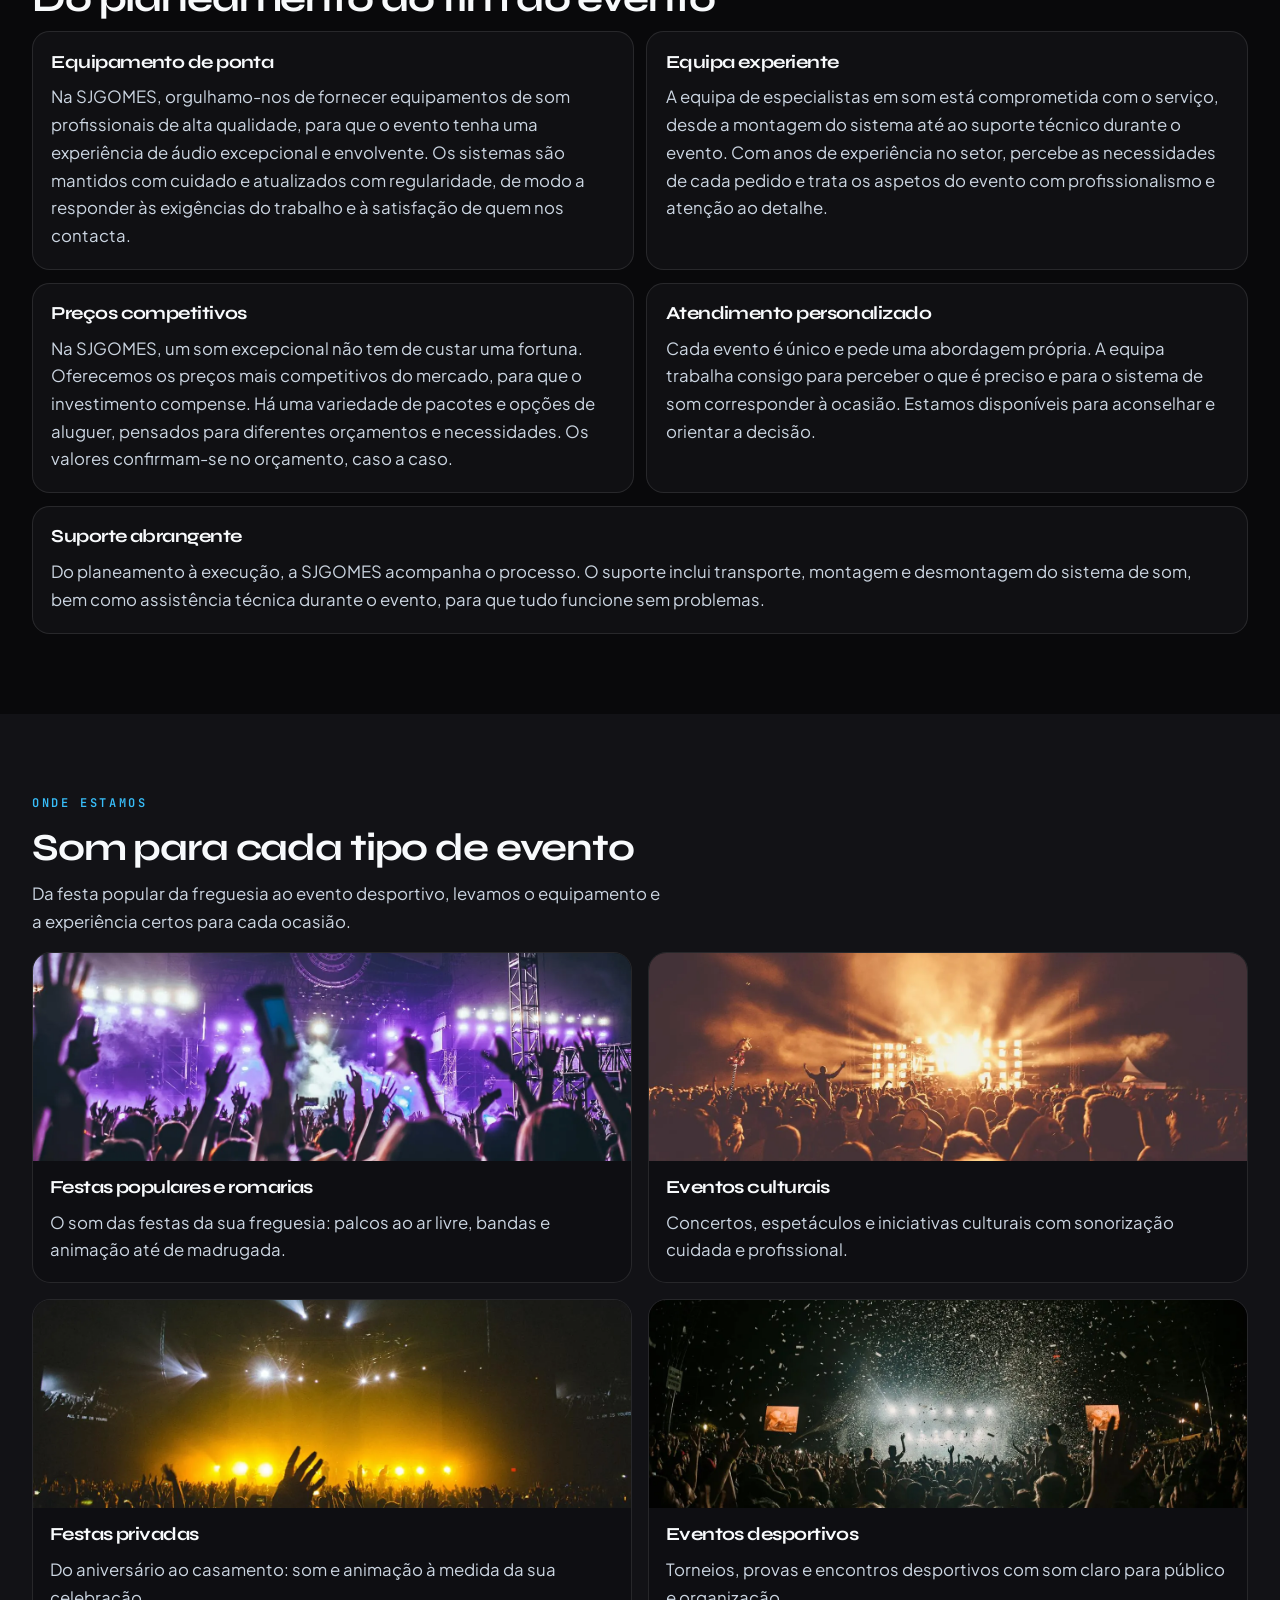
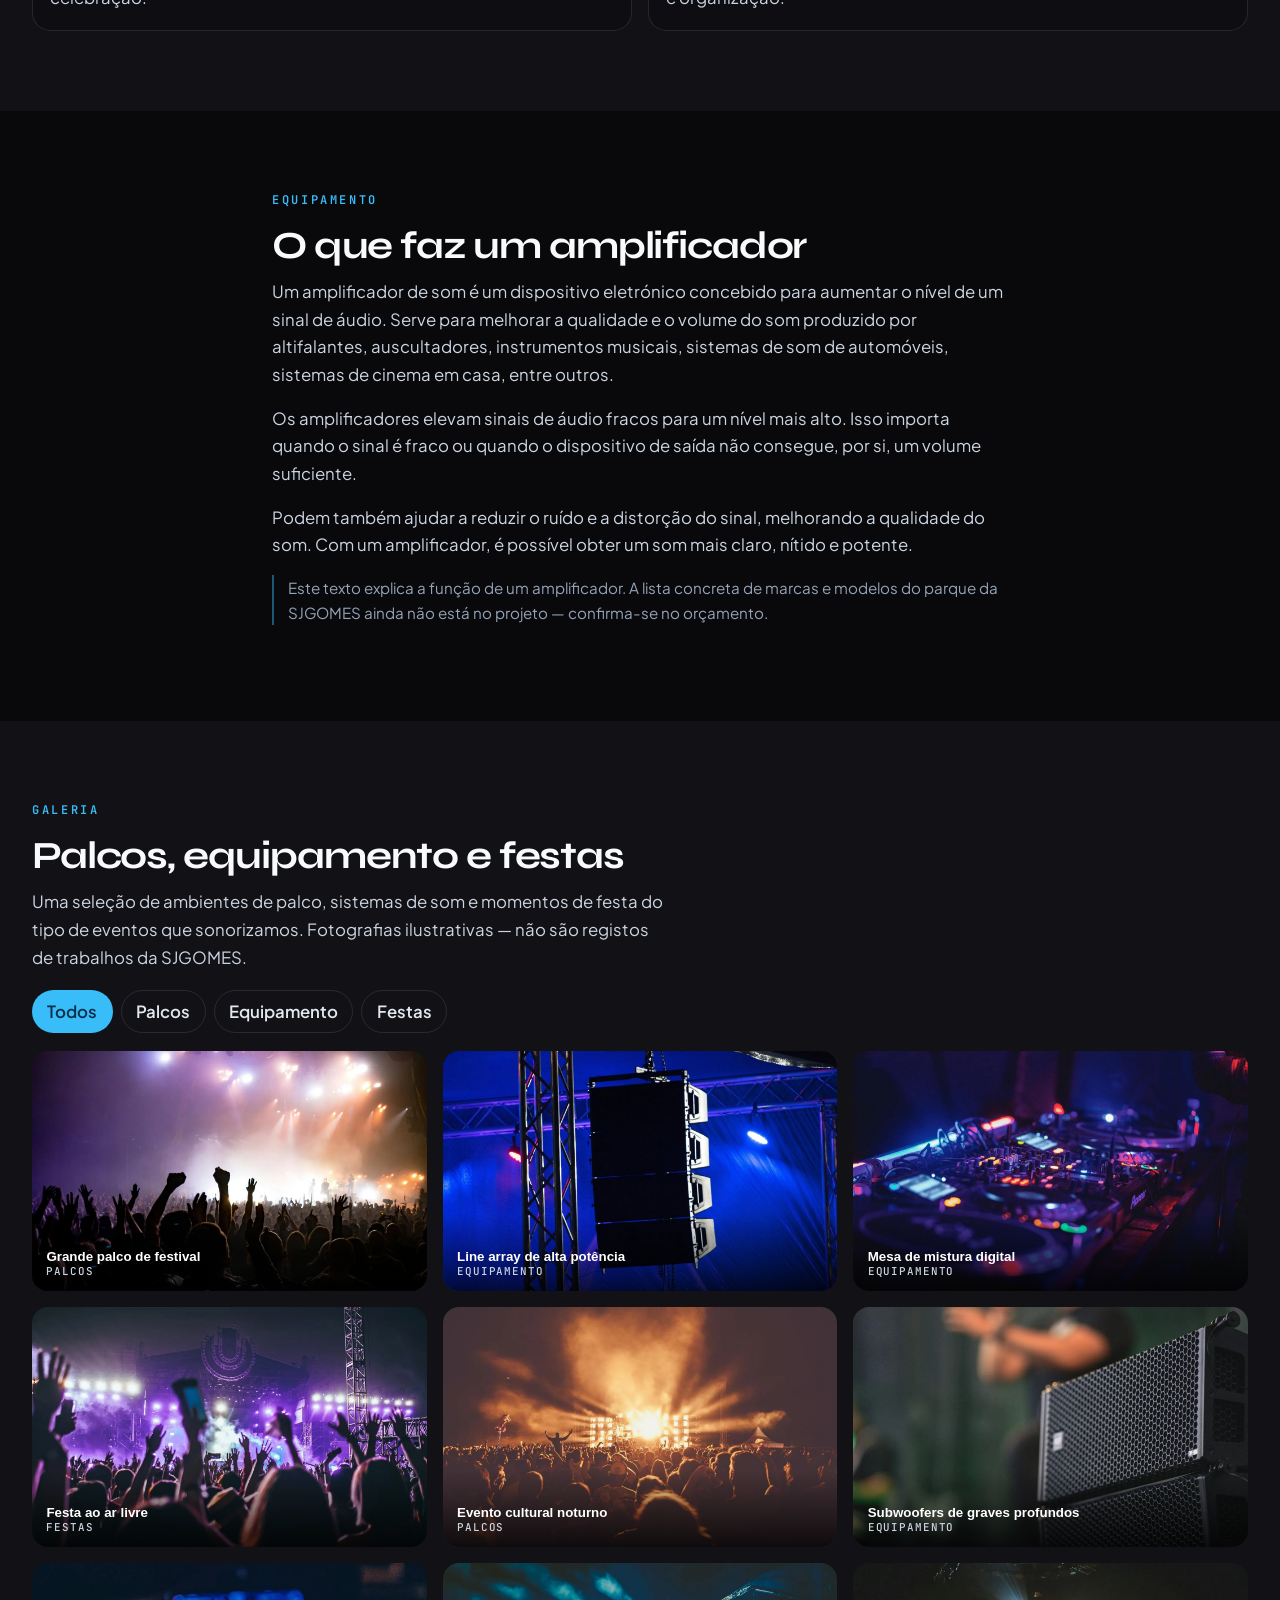
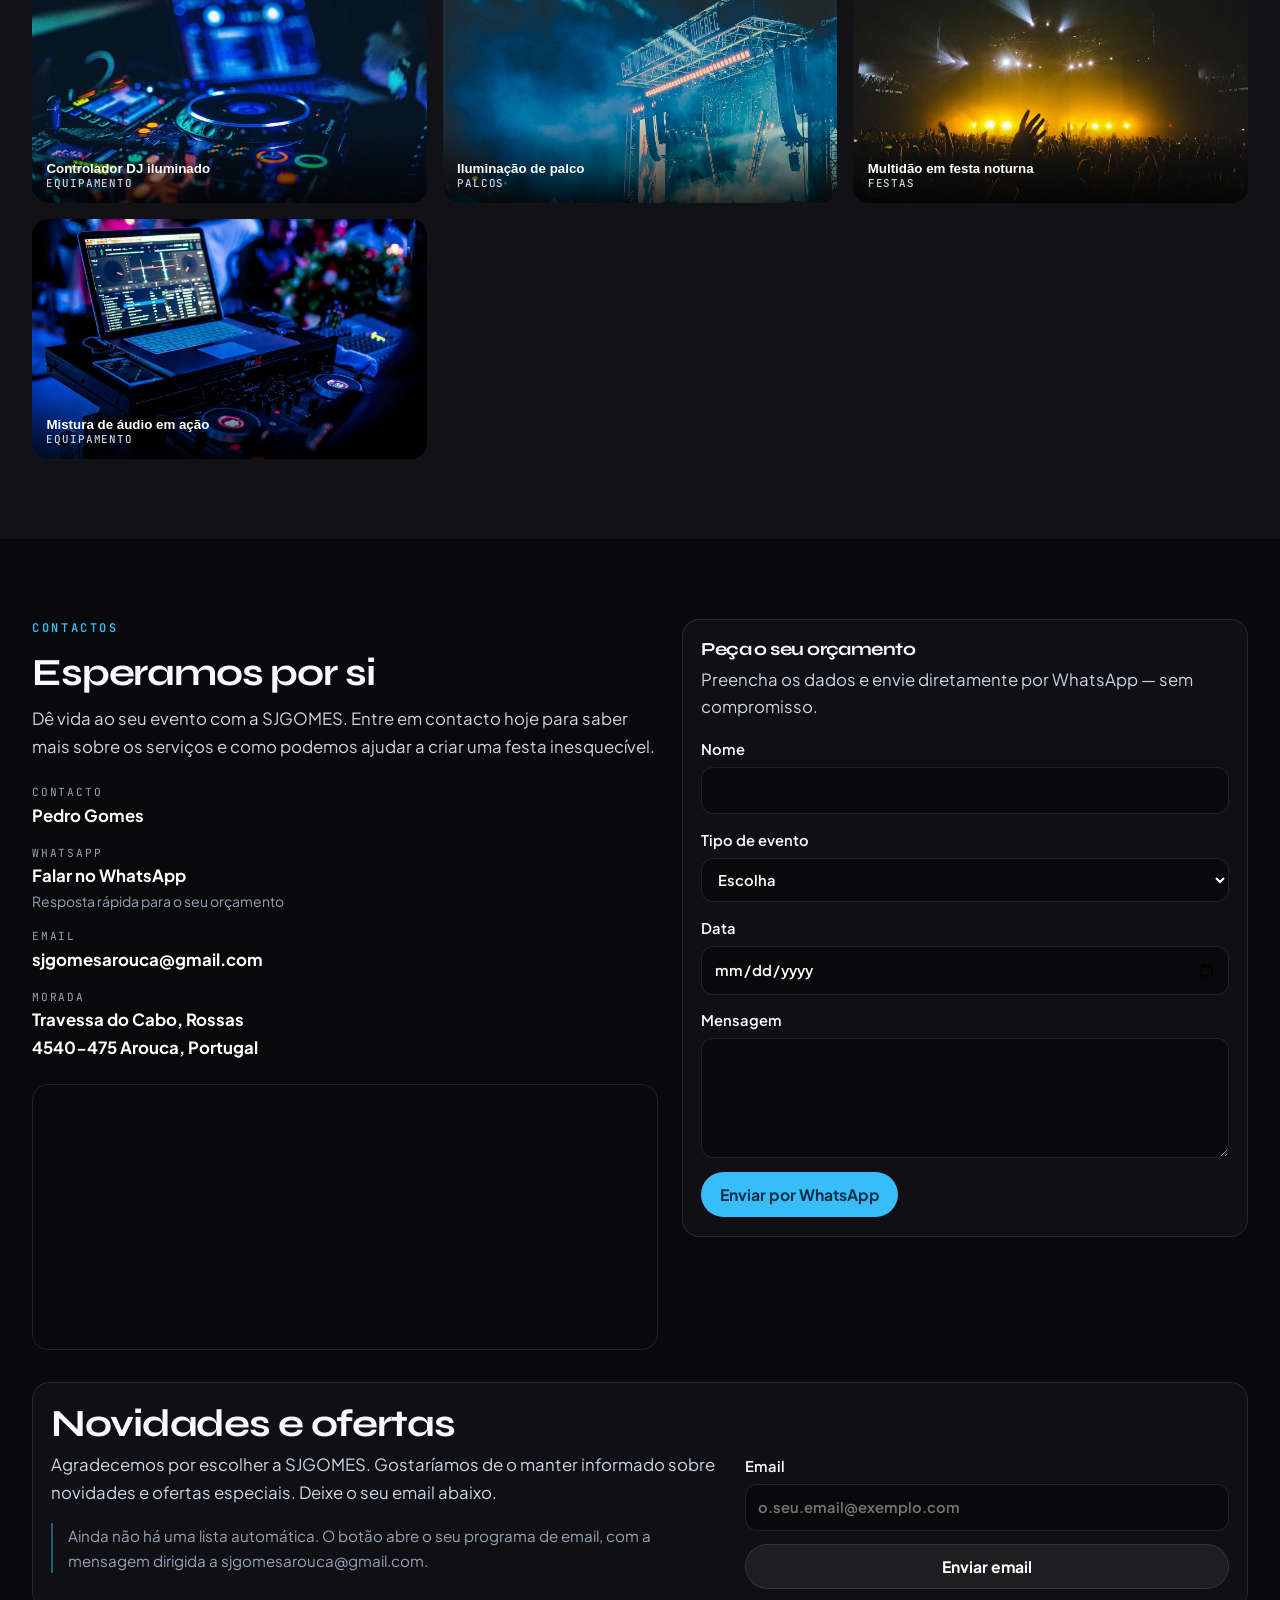
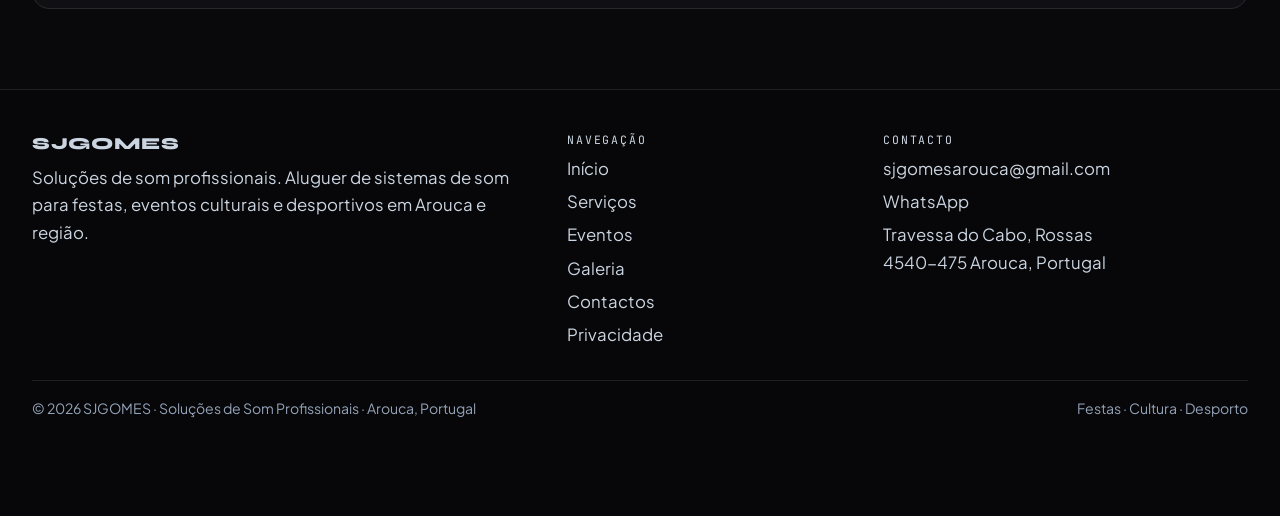
==== commit 2f4a21d7: "Prepare the static site for production hosting. Add docs, Wrangler static assets, favicons, SEO file" ====
--- a/index.html
+++ b/index.html
@@ -6,6 +6,24 @@
   <meta name="theme-color" content="#09090B">
   <meta name="description" content="SJGOMES — Soluções de Som Profissionais. Aluguer de sistemas de som para festas, eventos culturais e desportivos em Arouca, Portugal.">
   <title>SJGOMES — Soluções de Som Profissionais · Arouca</title>
+  <link rel="canonical" href="https://sjgomes.sjgomesarouca.workers.dev/">
+  <link rel="icon" href="favicon.svg" type="image/svg+xml">
+  <link rel="icon" href="favicon.ico" sizes="32x32">
+  <link rel="apple-touch-icon" href="apple-touch-icon.png">
+  <meta property="og:type" content="website">
+  <meta property="og:site_name" content="SJGOMES">
+  <meta property="og:locale" content="pt_PT">
+  <meta property="og:title" content="SJGOMES — Soluções de Som Profissionais · Arouca">
+  <meta property="og:description" content="SJGOMES — Soluções de Som Profissionais. Aluguer de sistemas de som para festas, eventos culturais e desportivos em Arouca, Portugal.">
+  <meta property="og:url" content="https://sjgomes.sjgomesarouca.workers.dev/">
+  <meta property="og:image" content="https://sjgomes.sjgomesarouca.workers.dev/media/hero.jpg">
+  <meta property="og:image:width" content="1920">
+  <meta property="og:image:height" content="1440">
+  <meta property="og:image:alt" content="SJGOMES — som profissional para eventos">
+  <meta name="twitter:card" content="summary_large_image">
+  <meta name="twitter:title" content="SJGOMES — Soluções de Som Profissionais · Arouca">
+  <meta name="twitter:description" content="SJGOMES — Soluções de Som Profissionais. Aluguer de sistemas de som para festas, eventos culturais e desportivos em Arouca, Portugal.">
+  <meta name="twitter:image" content="https://sjgomes.sjgomesarouca.workers.dev/media/hero.jpg">
   <link rel="preconnect" href="https://fonts.googleapis.com">
   <link rel="preconnect" href="https://fonts.gstatic.com" crossorigin>
   <link href="https://fonts.googleapis.com/css2?family=JetBrains+Mono:wght@500;600&family=Plus+Jakarta+Sans:wght@400;500;600;700&family=Syne:wght@600;700;800&display=swap" rel="stylesheet">
@@ -16,7 +34,6 @@
     "@type": "LocalBusiness",
     "name": "SJGOMES",
     "description": "Aluguer de sistemas de som para festas, eventos culturais e desportivos em Arouca e região.",
-    "telephone": "+351934467004",
     "email": "sjgomesarouca@gmail.com",
     "address": {
       "@type": "PostalAddress",
@@ -64,7 +81,10 @@
   <main>
     <section class="hero" id="inicio">
       <div class="hero-media" aria-hidden="true">
-        <img src="media/hero.jpg" alt="" width="1920" height="1280">
+        <picture>
+          <source srcset="media/hero.webp" type="image/webp">
+          <img src="media/hero.jpg" alt="" width="1920" height="1440">
+        </picture>
         <div class="hero-shade"></div>
         <div class="stage-glow"></div>
         <div class="noise"></div>
@@ -78,7 +98,7 @@
         <p class="lead">Aluguer de sistemas de som para festas, eventos culturais e desportivos em Arouca e região. Equipamento de ponta, equipa experiente e os preços mais competitivos do mercado.</p>
         <div class="hero-actions">
           <a class="btn btn-sky" href="#orcamento">Pedir orçamento</a>
-          <a class="btn btn-ghost" href="tel:+351934467004">+351 934 467 004</a>
+          <a class="btn btn-ghost" href="https://wa.me/351934467004?text=Ol%C3%A1%20SJGOMES%2C%20gostaria%20de%20pedir%20um%20or%C3%A7amento%20para%20o%20meu%20evento.">WhatsApp</a>
         </div>
         <p class="hero-meta">Rossas · Arouca · Portugal</p>
       </div>
@@ -155,28 +175,40 @@
         <p class="section-lead">Da festa popular da freguesia ao evento desportivo, levamos o equipamento e a experiência certos para cada ocasião.</p>
         <div class="event-grid">
           <article class="event-card">
-            <img src="media/event-populares.jpg" alt="Festa ao ar livre, fotografia ilustrativa" width="1200" height="800">
+            <picture>
+              <source srcset="media/event-populares.webp" type="image/webp">
+              <img src="media/event-populares.jpg" alt="Festa ao ar livre, fotografia ilustrativa" width="1400" height="933" loading="lazy">
+            </picture>
             <div>
               <h3>Festas populares e romarias</h3>
               <p>O som das festas da sua freguesia: palcos ao ar livre, bandas e animação até de madrugada.</p>
             </div>
           </article>
           <article class="event-card">
-            <img src="media/event-culturais.jpg" alt="Evento cultural noturno, fotografia ilustrativa" width="1200" height="800">
+            <picture>
+              <source srcset="media/event-culturais.webp" type="image/webp">
+              <img src="media/event-culturais.jpg" alt="Evento cultural noturno, fotografia ilustrativa" width="1400" height="933" loading="lazy">
+            </picture>
             <div>
               <h3>Eventos culturais</h3>
               <p>Concertos, espetáculos e iniciativas culturais com sonorização cuidada e profissional.</p>
             </div>
           </article>
           <article class="event-card">
-            <img src="media/event-privadas.jpg" alt="Festa noturna, fotografia ilustrativa" width="1200" height="800">
+            <picture>
+              <source srcset="media/event-privadas.webp" type="image/webp">
+              <img src="media/event-privadas.jpg" alt="Festa noturna, fotografia ilustrativa" width="1400" height="933" loading="lazy">
+            </picture>
             <div>
               <h3>Festas privadas</h3>
               <p>Do aniversário ao casamento: som e animação à medida da sua celebração.</p>
             </div>
           </article>
           <article class="event-card">
-            <img src="media/event-desportivos.jpg" alt="Evento com público, fotografia ilustrativa" width="1200" height="800">
+            <picture>
+              <source srcset="media/event-desportivos.webp" type="image/webp">
+              <img src="media/event-desportivos.jpg" alt="Evento com público, fotografia ilustrativa" width="1400" height="934" loading="lazy">
+            </picture>
             <div>
               <h3>Eventos desportivos</h3>
               <p>Torneios, provas e encontros desportivos com som claro para público e organização.</p>
@@ -209,44 +241,74 @@
           <button type="button" data-filter="festas" aria-pressed="false">Festas</button>
         </div>
         <div class="gallery" data-gallery>
-          <button type="button" class="shot" data-cat="palcos" data-full="media/gal-palco.jpg">
-            <img src="media/gal-palco.jpg" alt="Grande palco de festival" width="1400" height="933">
+          <button type="button" class="shot" data-cat="palcos" data-full="media/gal-palco.webp" data-fallback="media/gal-palco.jpg">
+            <picture>
+              <source srcset="media/gal-palco.webp" type="image/webp">
+              <img src="media/gal-palco.jpg" alt="Grande palco de festival" width="1400" height="1050" loading="lazy">
+            </picture>
             <span>Grande palco de festival <small>Palcos</small></span>
           </button>
-          <button type="button" class="shot" data-cat="equipamento" data-full="media/gal-line.jpg">
-            <img src="media/gal-line.jpg" alt="Line array de alta potência" width="1400" height="933">
+          <button type="button" class="shot" data-cat="equipamento" data-full="media/gal-line.webp" data-fallback="media/gal-line.jpg">
+            <picture>
+              <source srcset="media/gal-line.webp" type="image/webp">
+              <img src="media/gal-line.jpg" alt="Line array de alta potência" width="1400" height="935" loading="lazy">
+            </picture>
             <span>Line array de alta potência <small>Equipamento</small></span>
           </button>
-          <button type="button" class="shot" data-cat="equipamento" data-full="media/gal-mesa.jpg">
-            <img src="media/gal-mesa.jpg" alt="Mesa de mistura digital" width="1400" height="933">
+          <button type="button" class="shot" data-cat="equipamento" data-full="media/gal-mesa.webp" data-fallback="media/gal-mesa.jpg">
+            <picture>
+              <source srcset="media/gal-mesa.webp" type="image/webp">
+              <img src="media/gal-mesa.jpg" alt="Mesa de mistura digital" width="1400" height="933" loading="lazy">
+            </picture>
             <span>Mesa de mistura digital <small>Equipamento</small></span>
           </button>
-          <button type="button" class="shot" data-cat="festas" data-full="media/gal-arlivre.jpg">
-            <img src="media/gal-arlivre.jpg" alt="Festa ao ar livre" width="1400" height="933">
+          <button type="button" class="shot" data-cat="festas" data-full="media/gal-arlivre.webp" data-fallback="media/gal-arlivre.jpg">
+            <picture>
+              <source srcset="media/gal-arlivre.webp" type="image/webp">
+              <img src="media/gal-arlivre.jpg" alt="Festa ao ar livre" width="1400" height="933" loading="lazy">
+            </picture>
             <span>Festa ao ar livre <small>Festas</small></span>
           </button>
-          <button type="button" class="shot" data-cat="palcos" data-full="media/gal-cultural.jpg">
-            <img src="media/gal-cultural.jpg" alt="Evento cultural noturno" width="1400" height="933">
+          <button type="button" class="shot" data-cat="palcos" data-full="media/gal-cultural.webp" data-fallback="media/gal-cultural.jpg">
+            <picture>
+              <source srcset="media/gal-cultural.webp" type="image/webp">
+              <img src="media/gal-cultural.jpg" alt="Evento cultural noturno" width="1400" height="933" loading="lazy">
+            </picture>
             <span>Evento cultural noturno <small>Palcos</small></span>
           </button>
-          <button type="button" class="shot" data-cat="equipamento" data-full="media/gal-sub.jpg">
-            <img src="media/gal-sub.jpg" alt="Subwoofers de graves profundos" width="1400" height="933">
+          <button type="button" class="shot" data-cat="equipamento" data-full="media/gal-sub.webp" data-fallback="media/gal-sub.jpg">
+            <picture>
+              <source srcset="media/gal-sub.webp" type="image/webp">
+              <img src="media/gal-sub.jpg" alt="Subwoofers de graves profundos" width="1400" height="2100" loading="lazy">
+            </picture>
             <span>Subwoofers de graves profundos <small>Equipamento</small></span>
           </button>
-          <button type="button" class="shot" data-cat="equipamento" data-full="media/gal-dj.jpg">
-            <img src="media/gal-dj.jpg" alt="Controlador DJ iluminado" width="1400" height="933">
+          <button type="button" class="shot" data-cat="equipamento" data-full="media/gal-dj.webp" data-fallback="media/gal-dj.jpg">
+            <picture>
+              <source srcset="media/gal-dj.webp" type="image/webp">
+              <img src="media/gal-dj.jpg" alt="Controlador DJ iluminado" width="1400" height="934" loading="lazy">
+            </picture>
             <span>Controlador DJ iluminado <small>Equipamento</small></span>
           </button>
-          <button type="button" class="shot" data-cat="palcos" data-full="media/gal-luz.jpg">
-            <img src="media/gal-luz.jpg" alt="Iluminação de palco" width="1400" height="933">
+          <button type="button" class="shot" data-cat="palcos" data-full="media/gal-luz.webp" data-fallback="media/gal-luz.jpg">
+            <picture>
+              <source srcset="media/gal-luz.webp" type="image/webp">
+              <img src="media/gal-luz.jpg" alt="Iluminação de palco" width="1400" height="1866" loading="lazy">
+            </picture>
             <span>Iluminação de palco <small>Palcos</small></span>
           </button>
-          <button type="button" class="shot" data-cat="festas" data-full="media/gal-multidao.jpg">
-            <img src="media/gal-multidao.jpg" alt="Multidão em festa noturna" width="1400" height="933">
+          <button type="button" class="shot" data-cat="festas" data-full="media/gal-multidao.webp" data-fallback="media/gal-multidao.jpg">
+            <picture>
+              <source srcset="media/gal-multidao.webp" type="image/webp">
+              <img src="media/gal-multidao.jpg" alt="Multidão em festa noturna" width="1400" height="933" loading="lazy">
+            </picture>
             <span>Multidão em festa noturna <small>Festas</small></span>
           </button>
-          <button type="button" class="shot" data-cat="equipamento" data-full="media/gal-mistura.jpg">
-            <img src="media/gal-mistura.jpg" alt="Mistura de áudio em ação" width="1400" height="933">
+          <button type="button" class="shot" data-cat="equipamento" data-full="media/gal-mistura.webp" data-fallback="media/gal-mistura.jpg">
+            <picture>
+              <source srcset="media/gal-mistura.webp" type="image/webp">
+              <img src="media/gal-mistura.jpg" alt="Mistura de áudio em ação" width="1400" height="933" loading="lazy">
+            </picture>
             <span>Mistura de áudio em ação <small>Equipamento</small></span>
           </button>
         </div>
@@ -263,11 +325,6 @@
             <li>
               <span>Contacto</span>
               <strong>Pedro Gomes</strong>
-            </li>
-            <li>
-              <span>Telefone</span>
-              <a href="tel:+351934467004">+351 934 467 004</a>
-              <small>Toque para ligar</small>
             </li>
             <li>
               <span>WhatsApp</span>
@@ -348,10 +405,10 @@
         <a href="#eventos">Eventos</a>
         <a href="#galeria">Galeria</a>
         <a href="#contactos">Contactos</a>
+        <a href="privacidade.html">Privacidade</a>
       </div>
       <div>
         <p class="footer-label">Contacto</p>
-        <a href="tel:+351934467004">+351 934 467 004</a>
         <a href="mailto:sjgomesarouca@gmail.com">sjgomesarouca@gmail.com</a>
         <a href="https://wa.me/351934467004?text=Ol%C3%A1%20SJGOMES%2C%20gostaria%20de%20pedir%20um%20or%C3%A7amento%20para%20o%20meu%20evento.">WhatsApp</a>
         <p>Travessa do Cabo, Rossas<br>4540-475 Arouca, Portugal</p>
--- a/styles.css
+++ b/styles.css
@@ -27,6 +27,7 @@
   line-height: 1.65;
 }
 img { max-width: 100%; display: block; }
+picture { display: contents; }
 a { color: var(--sky); }
 h1, h2, h3 { font-family: var(--display); letter-spacing: -0.03em; line-height: 1.12; margin: 0 0 0.7rem; }
 h1 { font-size: clamp(2.4rem, 6vw, 4.6rem); font-weight: 800; }
@@ -46,6 +47,7 @@
 .wrap { width: min(var(--max), calc(100% - 2rem)); margin-inline: auto; }
 .narrow { width: min(46rem, calc(100% - 2rem)); }
 .section { padding: 5rem 0; }
+.page-top { padding-top: 7.5rem; }
 .section-alt { background: var(--bg-alt); }
 .section-lead { max-width: 40rem; }
 
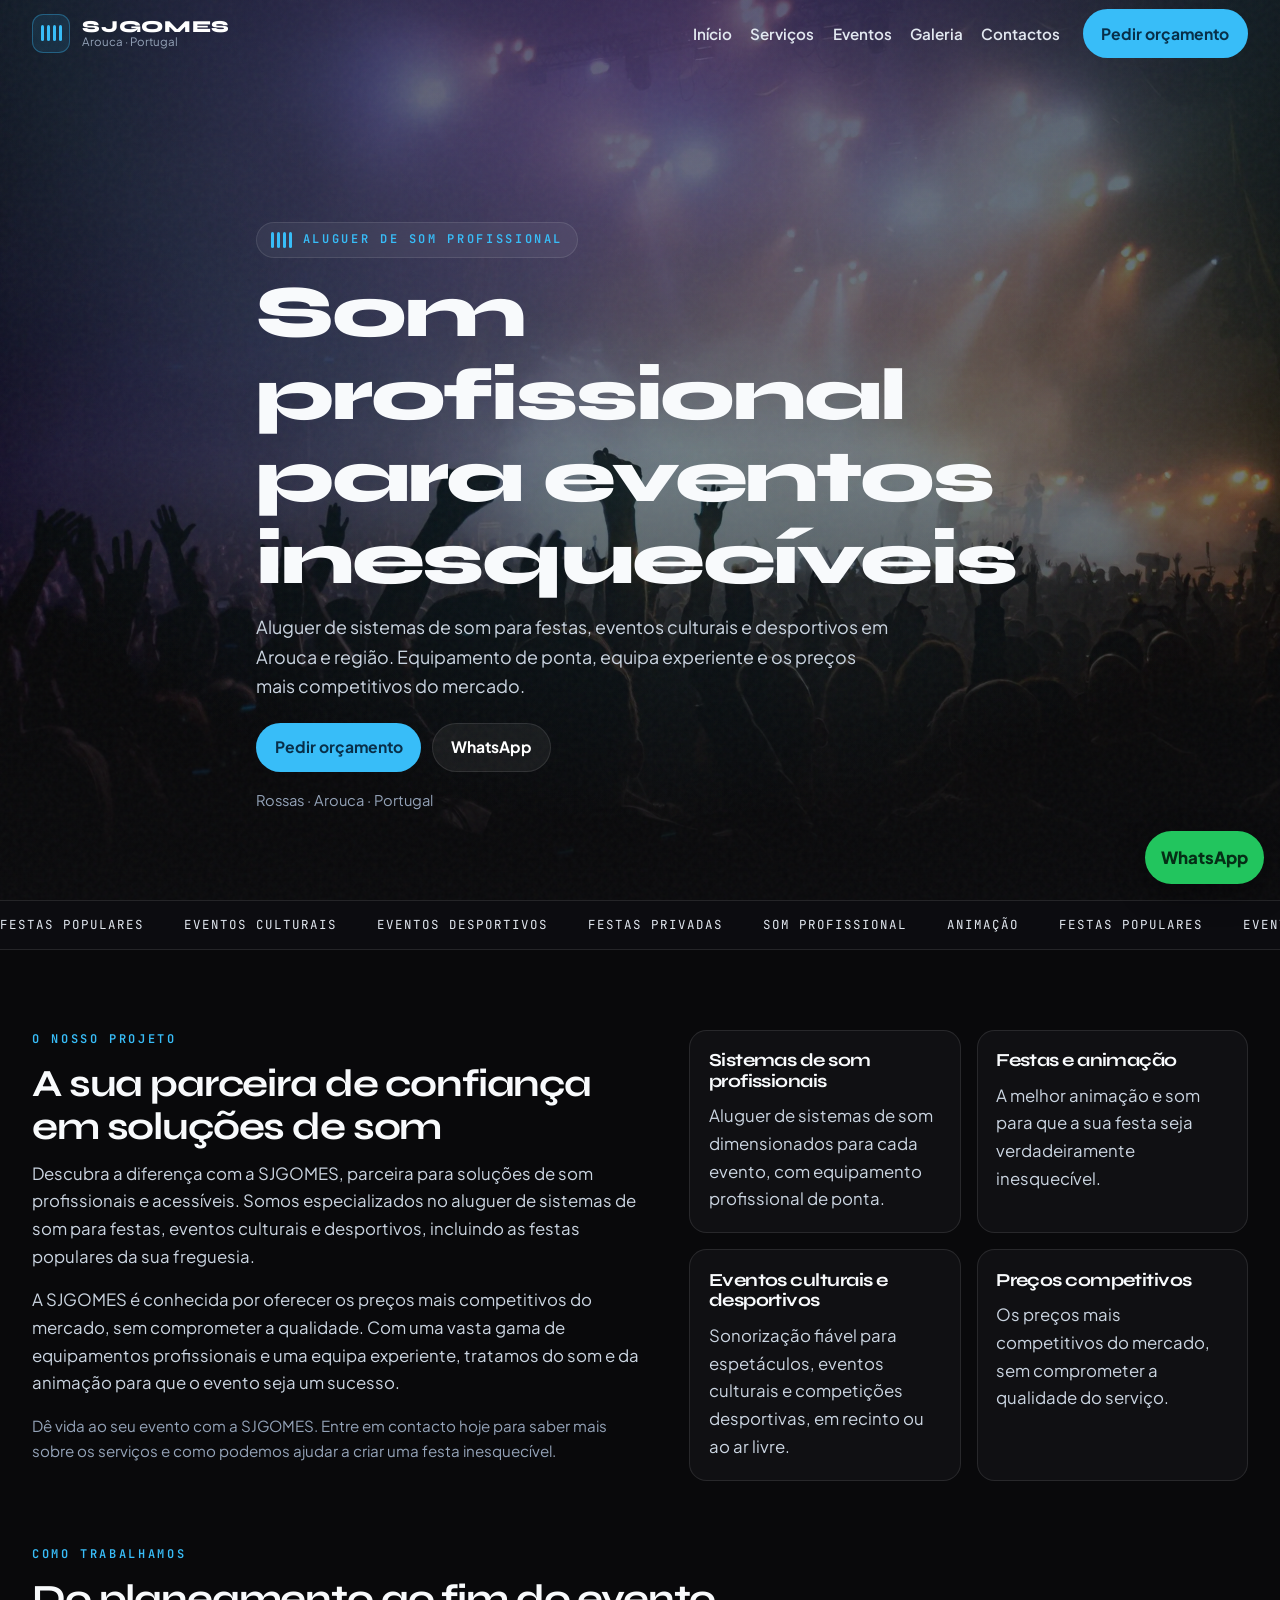
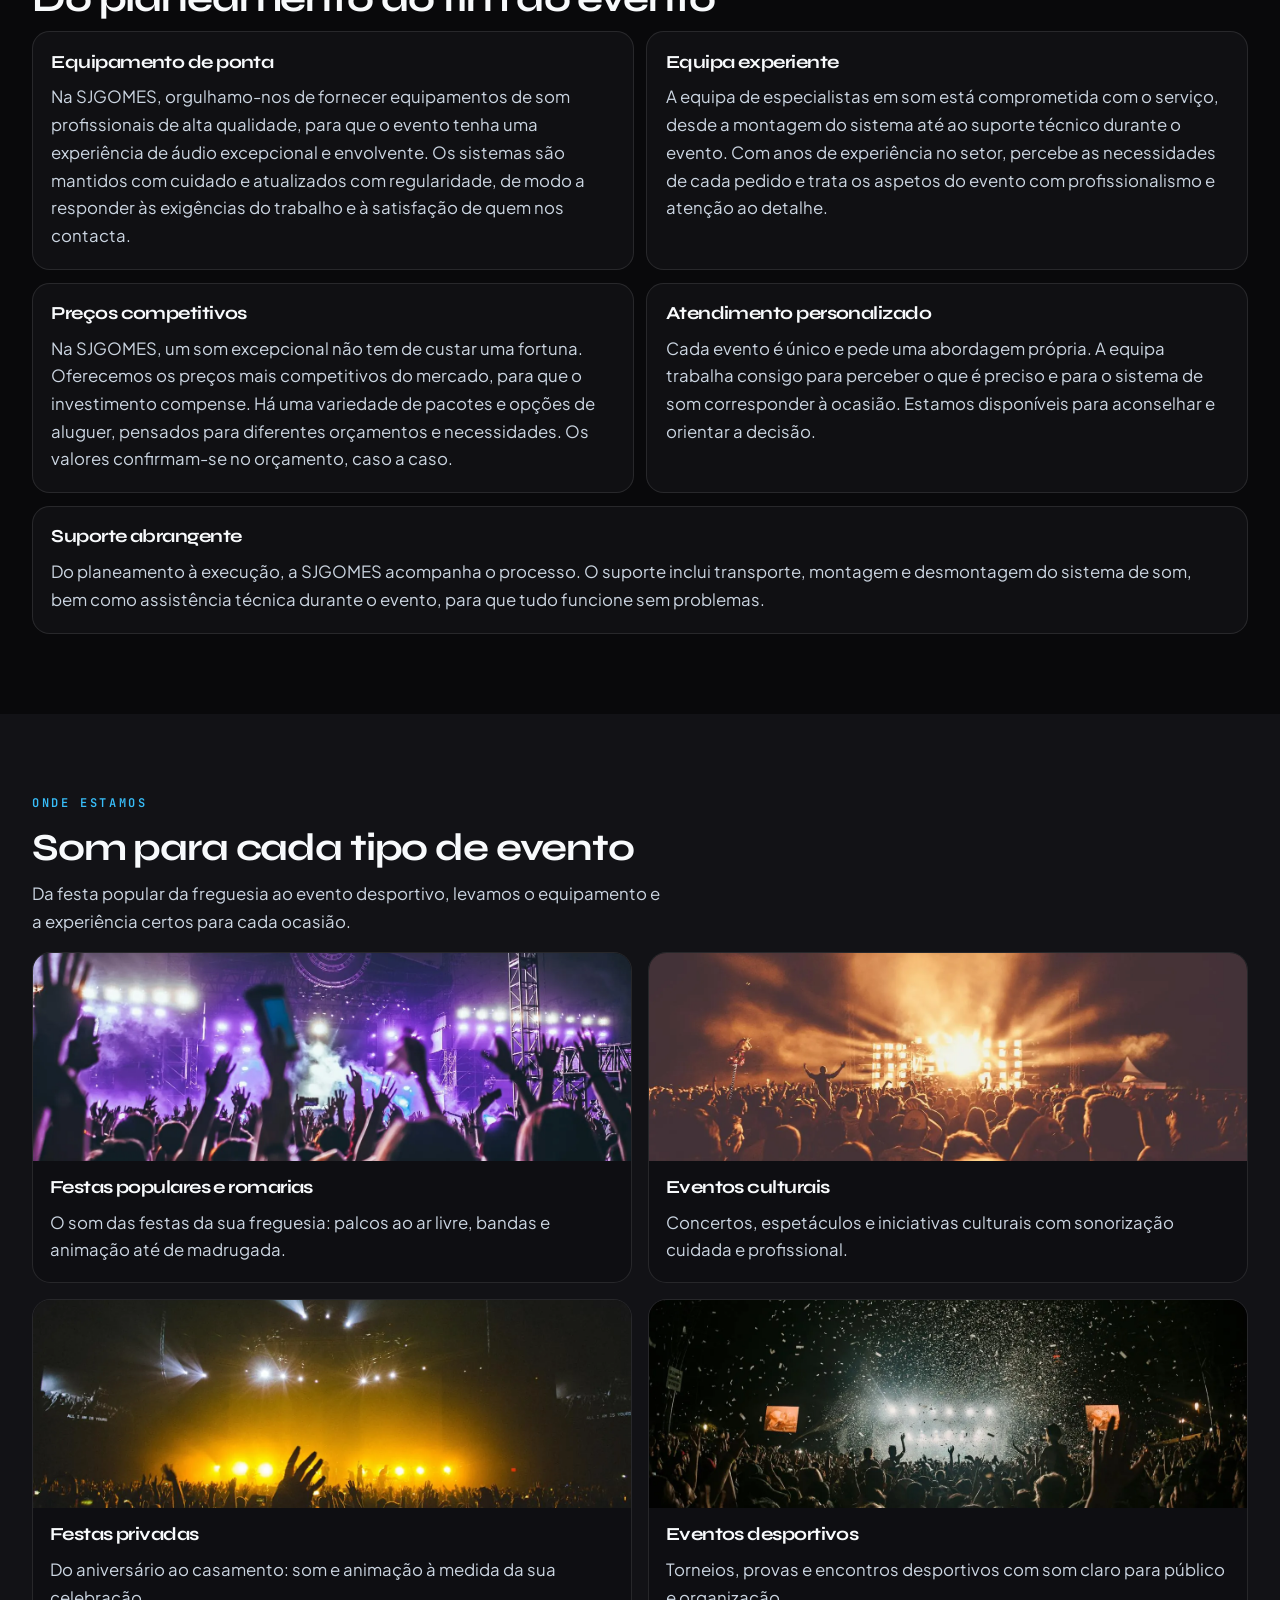
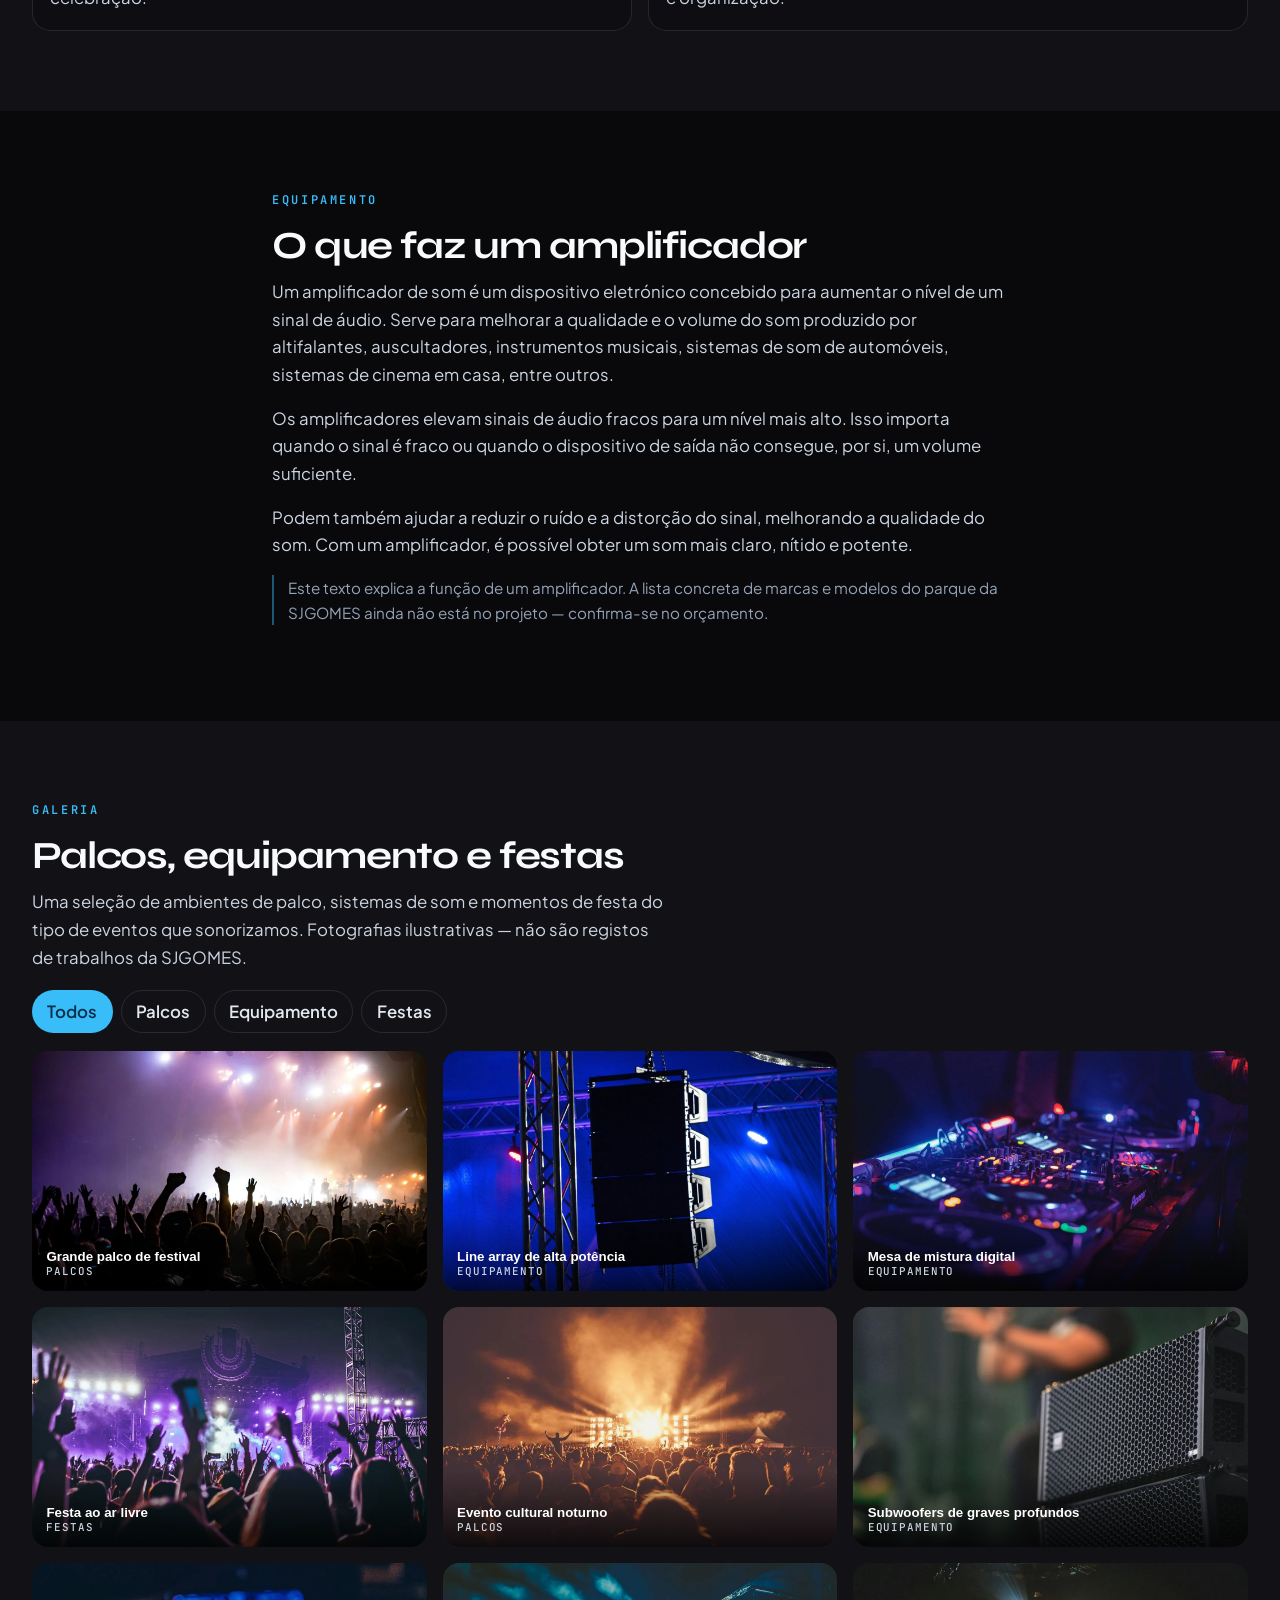
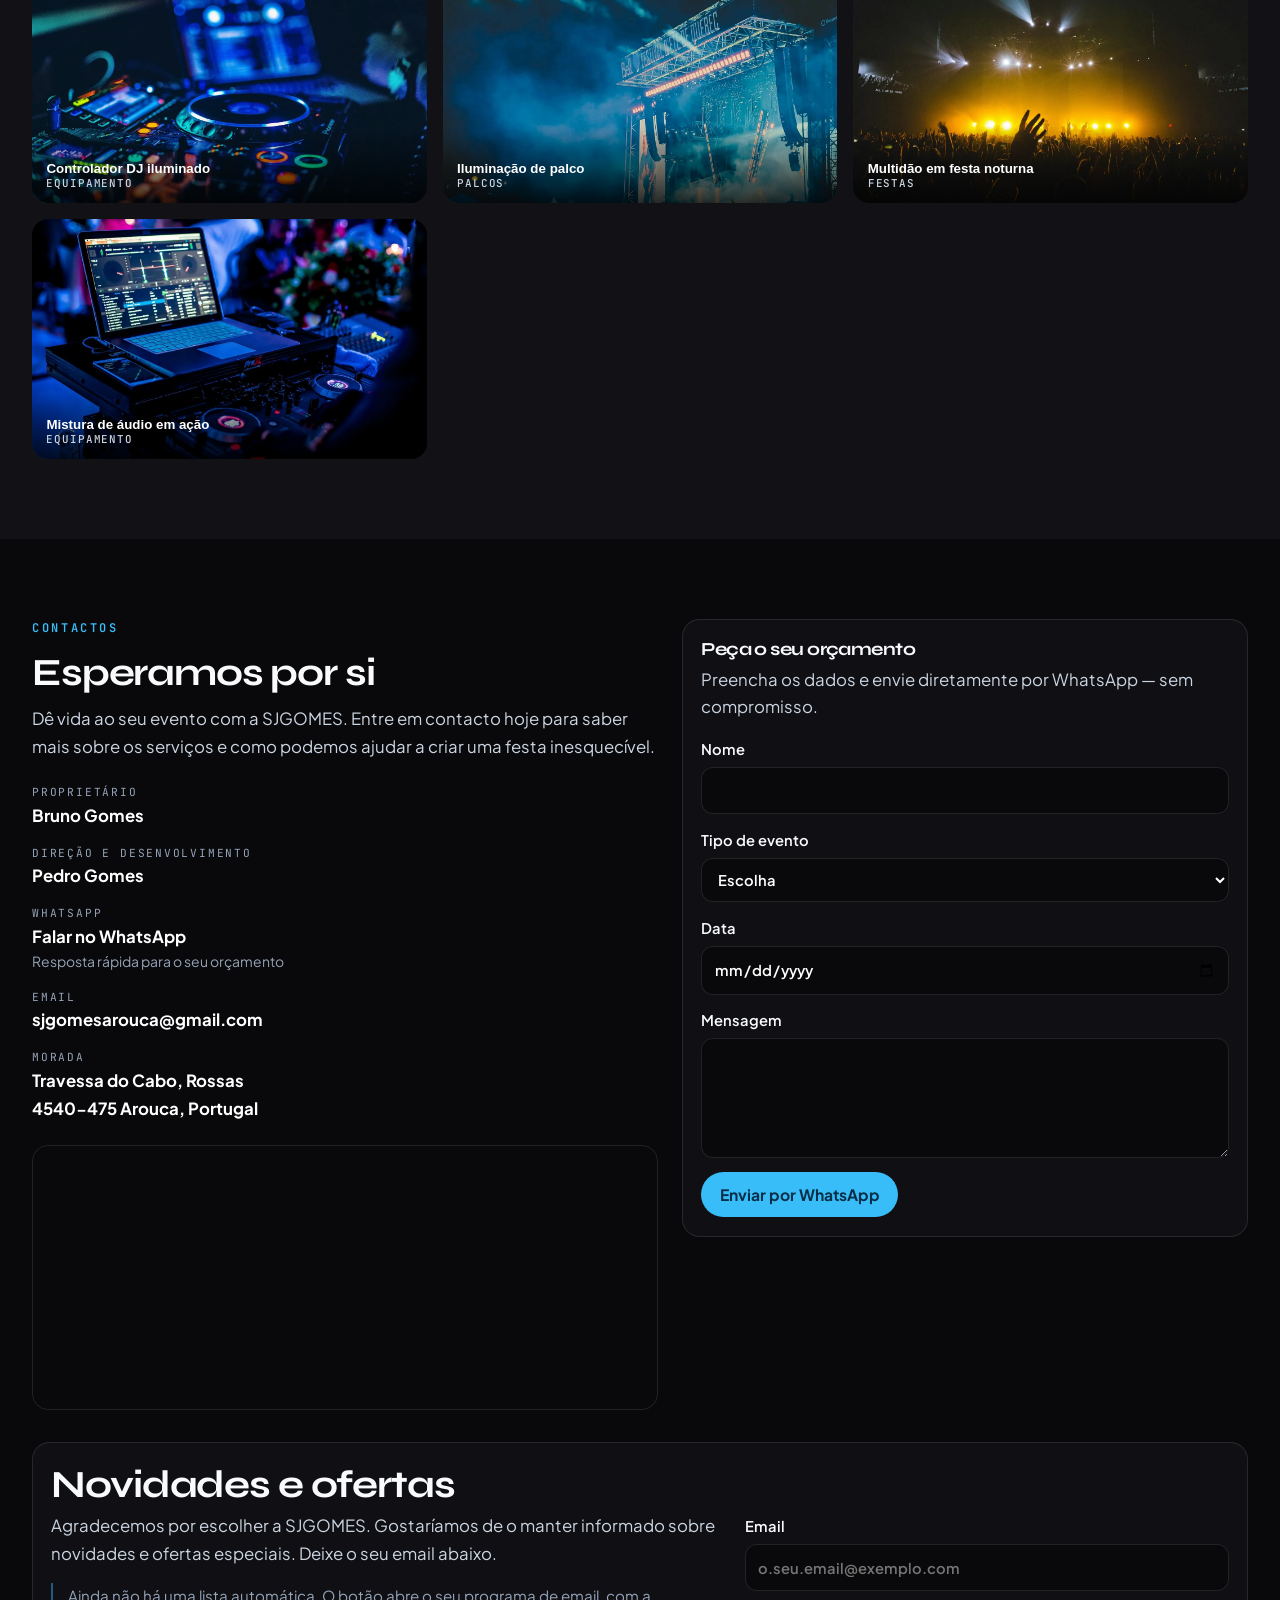
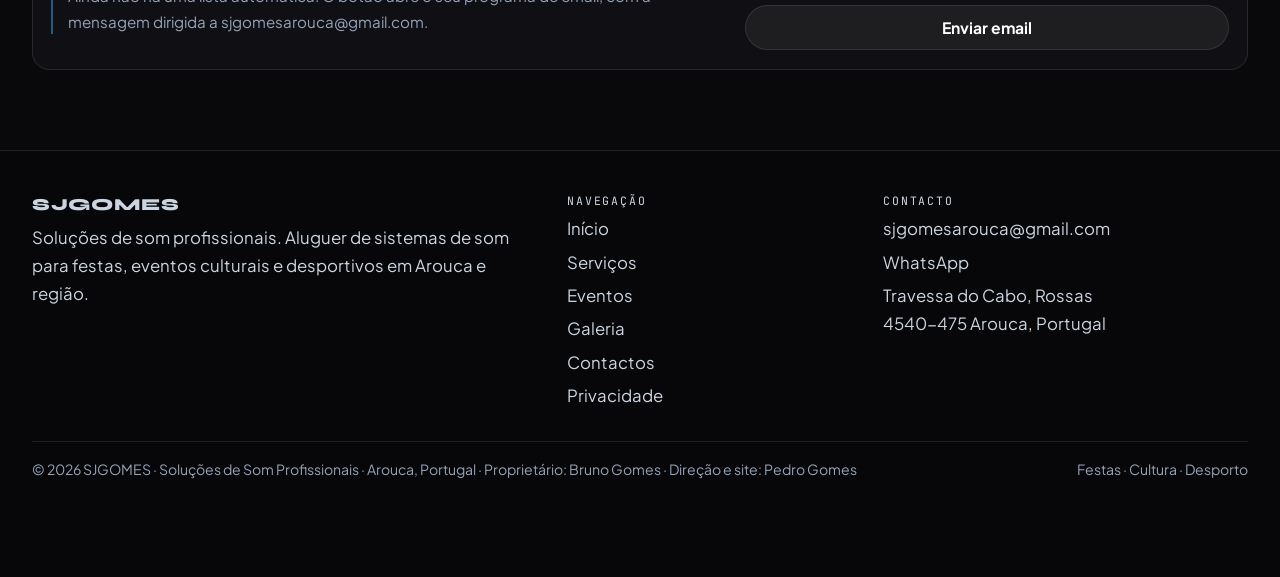
==== commit b68fd72f: "Use the WhatsApp short link and fix the mobile hero overflow. Point every WhatsApp control at the bu" ====
--- a/index.html
+++ b/index.html
@@ -42,7 +42,8 @@
       "addressLocality": "Arouca",
       "addressCountry": "PT"
     },
-    "areaServed": "Arouca e região"
+    "areaServed": "Arouca e região",
+    "founder": {"@type": "Person", "name": "Bruno Gomes"}
   }
   </script>
 </head>
@@ -98,7 +99,7 @@
         <p class="lead">Aluguer de sistemas de som para festas, eventos culturais e desportivos em Arouca e região. Equipamento de ponta, equipa experiente e os preços mais competitivos do mercado.</p>
         <div class="hero-actions">
           <a class="btn btn-sky" href="#orcamento">Pedir orçamento</a>
-          <a class="btn btn-ghost" href="https://wa.me/351934467004?text=Ol%C3%A1%20SJGOMES%2C%20gostaria%20de%20pedir%20um%20or%C3%A7amento%20para%20o%20meu%20evento.">WhatsApp</a>
+          <a class="btn btn-ghost" href="https://wa.me/message/5VB7SV74VVEKE1">WhatsApp</a>
         </div>
         <p class="hero-meta">Rossas · Arouca · Portugal</p>
       </div>
@@ -323,12 +324,16 @@
           <p>Dê vida ao seu evento com a SJGOMES. Entre em contacto hoje para saber mais sobre os serviços e como podemos ajudar a criar uma festa inesquecível.</p>
           <ul class="contact-list">
             <li>
-              <span>Contacto</span>
+              <span>Proprietário</span>
+              <strong>Bruno Gomes</strong>
+            </li>
+            <li>
+              <span>Direção e desenvolvimento</span>
               <strong>Pedro Gomes</strong>
             </li>
             <li>
               <span>WhatsApp</span>
-              <a href="https://wa.me/351934467004?text=Ol%C3%A1%20SJGOMES%2C%20gostaria%20de%20pedir%20um%20or%C3%A7amento%20para%20o%20meu%20evento.">Falar no WhatsApp</a>
+              <a href="https://wa.me/message/5VB7SV74VVEKE1">Falar no WhatsApp</a>
               <small>Resposta rápida para o seu orçamento</small>
             </li>
             <li>
@@ -410,23 +415,23 @@
       <div>
         <p class="footer-label">Contacto</p>
         <a href="mailto:sjgomesarouca@gmail.com">sjgomesarouca@gmail.com</a>
-        <a href="https://wa.me/351934467004?text=Ol%C3%A1%20SJGOMES%2C%20gostaria%20de%20pedir%20um%20or%C3%A7amento%20para%20o%20meu%20evento.">WhatsApp</a>
+        <a href="https://wa.me/message/5VB7SV74VVEKE1">WhatsApp</a>
         <p>Travessa do Cabo, Rossas<br>4540-475 Arouca, Portugal</p>
       </div>
     </div>
     <div class="wrap footer-base">
-      <p>© 2026 SJGOMES · Soluções de Som Profissionais · Arouca, Portugal</p>
+      <p>© 2026 SJGOMES · Soluções de Som Profissionais · Arouca, Portugal · Proprietário: Bruno Gomes · Direção e site: Pedro Gomes</p>
       <p>Festas · Cultura · Desporto</p>
     </div>
   </footer>
 
-  <a class="wa-float" href="https://wa.me/351934467004?text=Ol%C3%A1%20SJGOMES%2C%20gostaria%20de%20pedir%20um%20or%C3%A7amento%20para%20o%20meu%20evento." aria-label="Falar no WhatsApp">WhatsApp</a>
+  <a class="wa-float" href="https://wa.me/message/5VB7SV74VVEKE1" aria-label="Falar no WhatsApp">WhatsApp</a>
 
   <dialog class="lightbox" data-lightbox>
     <form method="dialog">
       <button class="btn btn-ghost" type="submit">Fechar</button>
     </form>
-    <img alt="" data-lightbox-img>
+    <img alt="" data-lightbox-img hidden>
     <p data-lightbox-cap></p>
   </dialog>
 
--- a/styles.css
+++ b/styles.css
@@ -25,6 +25,7 @@
   font-family: var(--font);
   font-size: 1.05rem;
   line-height: 1.65;
+  overflow-x: clip;
 }
 img { max-width: 100%; display: block; }
 picture { display: contents; }
@@ -145,6 +146,10 @@
   background-image: url("data:image/svg+xml,%3Csvg viewBox='0 0 200 200' xmlns='http://www.w3.org/2000/svg'%3E%3Cfilter id='n'%3E%3CfeTurbulence type='fractalNoise' baseFrequency='0.9' numOctaves='2' stitchTiles='stitch'/%3E%3C/filter%3E%3Crect width='100%25' height='100%25' filter='url(%23n)' opacity='0.12'/%3E%3C/svg%3E");
 }
 .hero-copy { position: relative; z-index: 1; padding: 8rem 0 4.5rem; max-width: 48rem; }
+.hero h1 {
+  overflow-wrap: anywhere;
+  hyphens: auto;
+}
 .pill {
   display: inline-flex; align-items: center; gap: 0.7rem;
   border: 1px solid var(--line); background: rgba(255,255,255,0.05);
@@ -253,6 +258,7 @@
 }
 .lightbox::backdrop { background: rgba(0,0,0,0.72); }
 .lightbox img { width: 100%; max-height: 75vh; object-fit: contain; background: #000; border-radius: 0.6rem; }
+.lightbox img[hidden] { display: none !important; }
 .lightbox p { margin: 0.6rem 0 0; }
 .lightbox form { display: flex; justify-content: flex-end; margin-bottom: 0.5rem; }
 
@@ -267,6 +273,13 @@
   .gallery { grid-template-columns: 1fr 1fr 1fr; }
   .detail-list { grid-template-columns: 1fr 1fr; }
   .detail-list article:last-child { grid-column: 1 / -1; }
+}
+@media (max-width: 480px) {
+  .hero h1 { font-size: clamp(1.7rem, 8.5vw, 2.4rem); }
+  h1 { overflow-wrap: anywhere; hyphens: auto; }
+}
+@media (max-width: 370px) {
+  .page-top h1 { font-size: clamp(1.95rem, 9.2vw, 2.25rem); }
 }
 @media (max-width: 860px) {
   .nav {
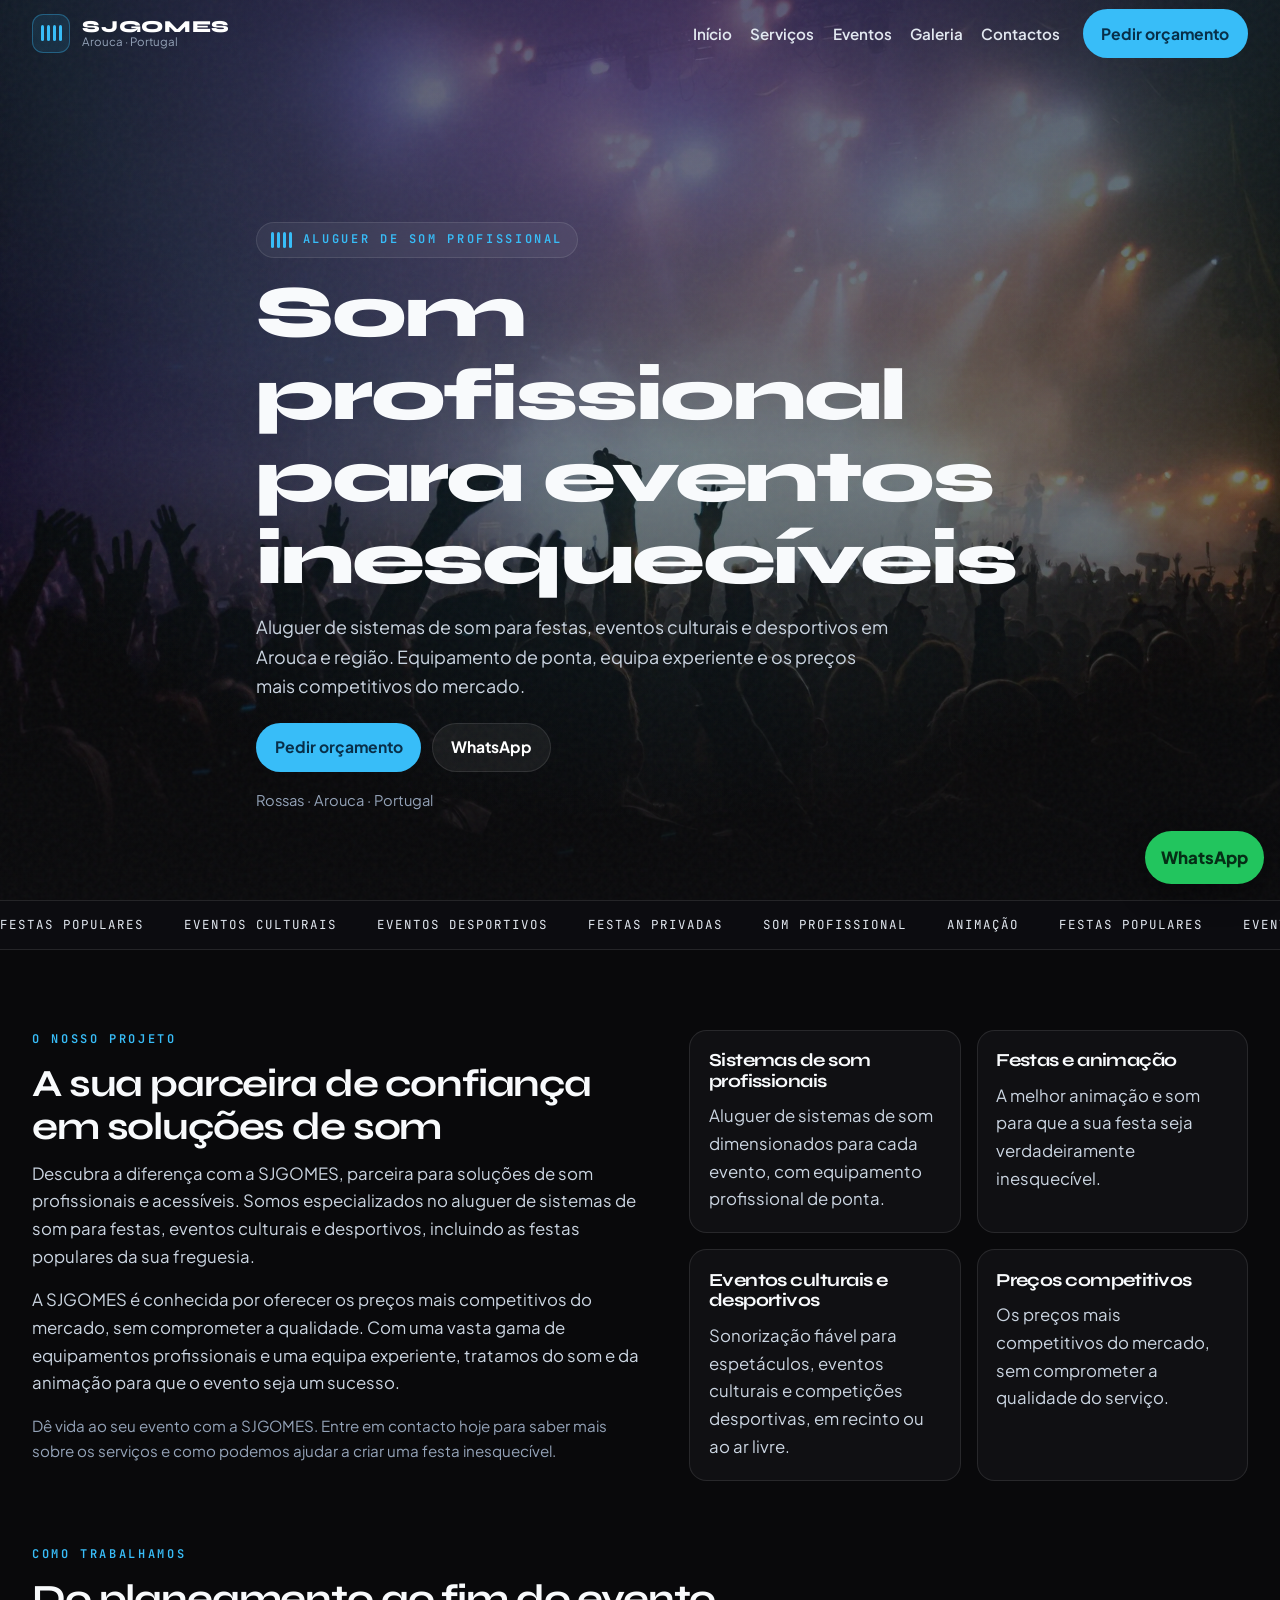
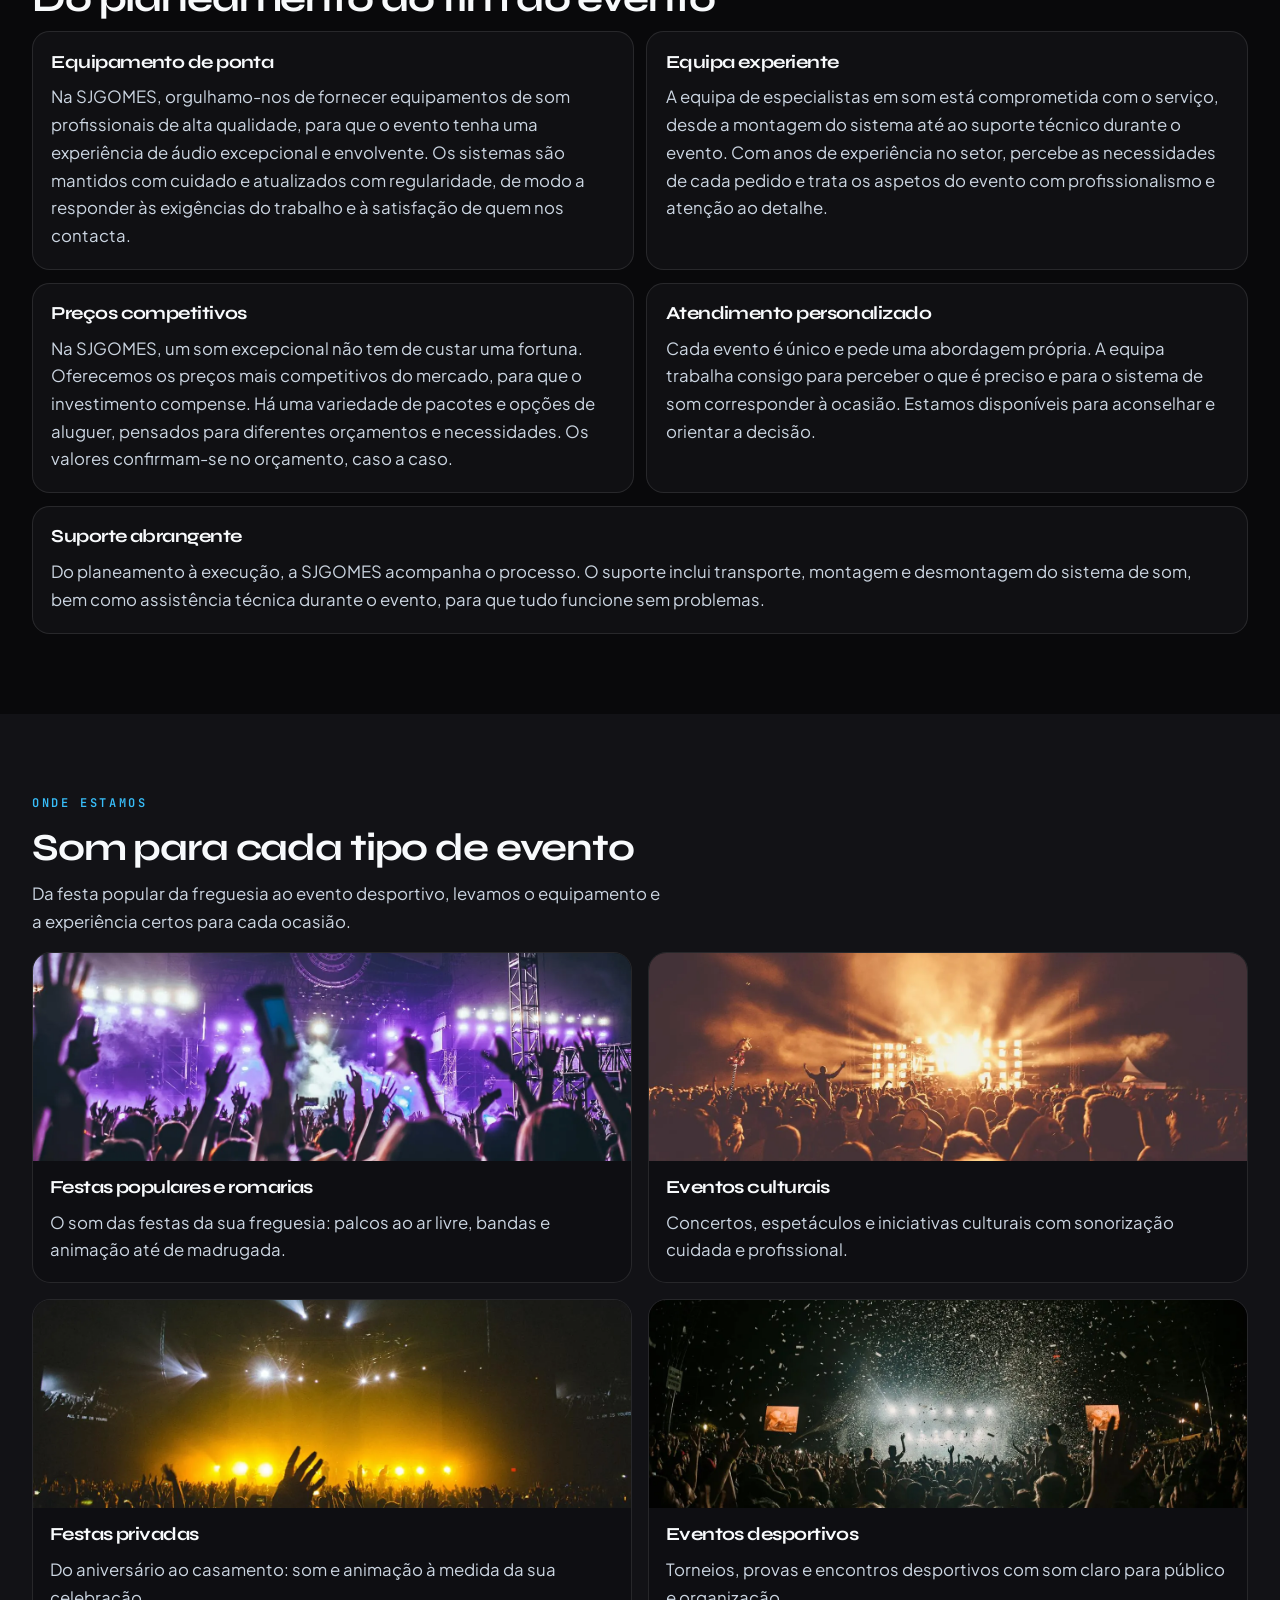
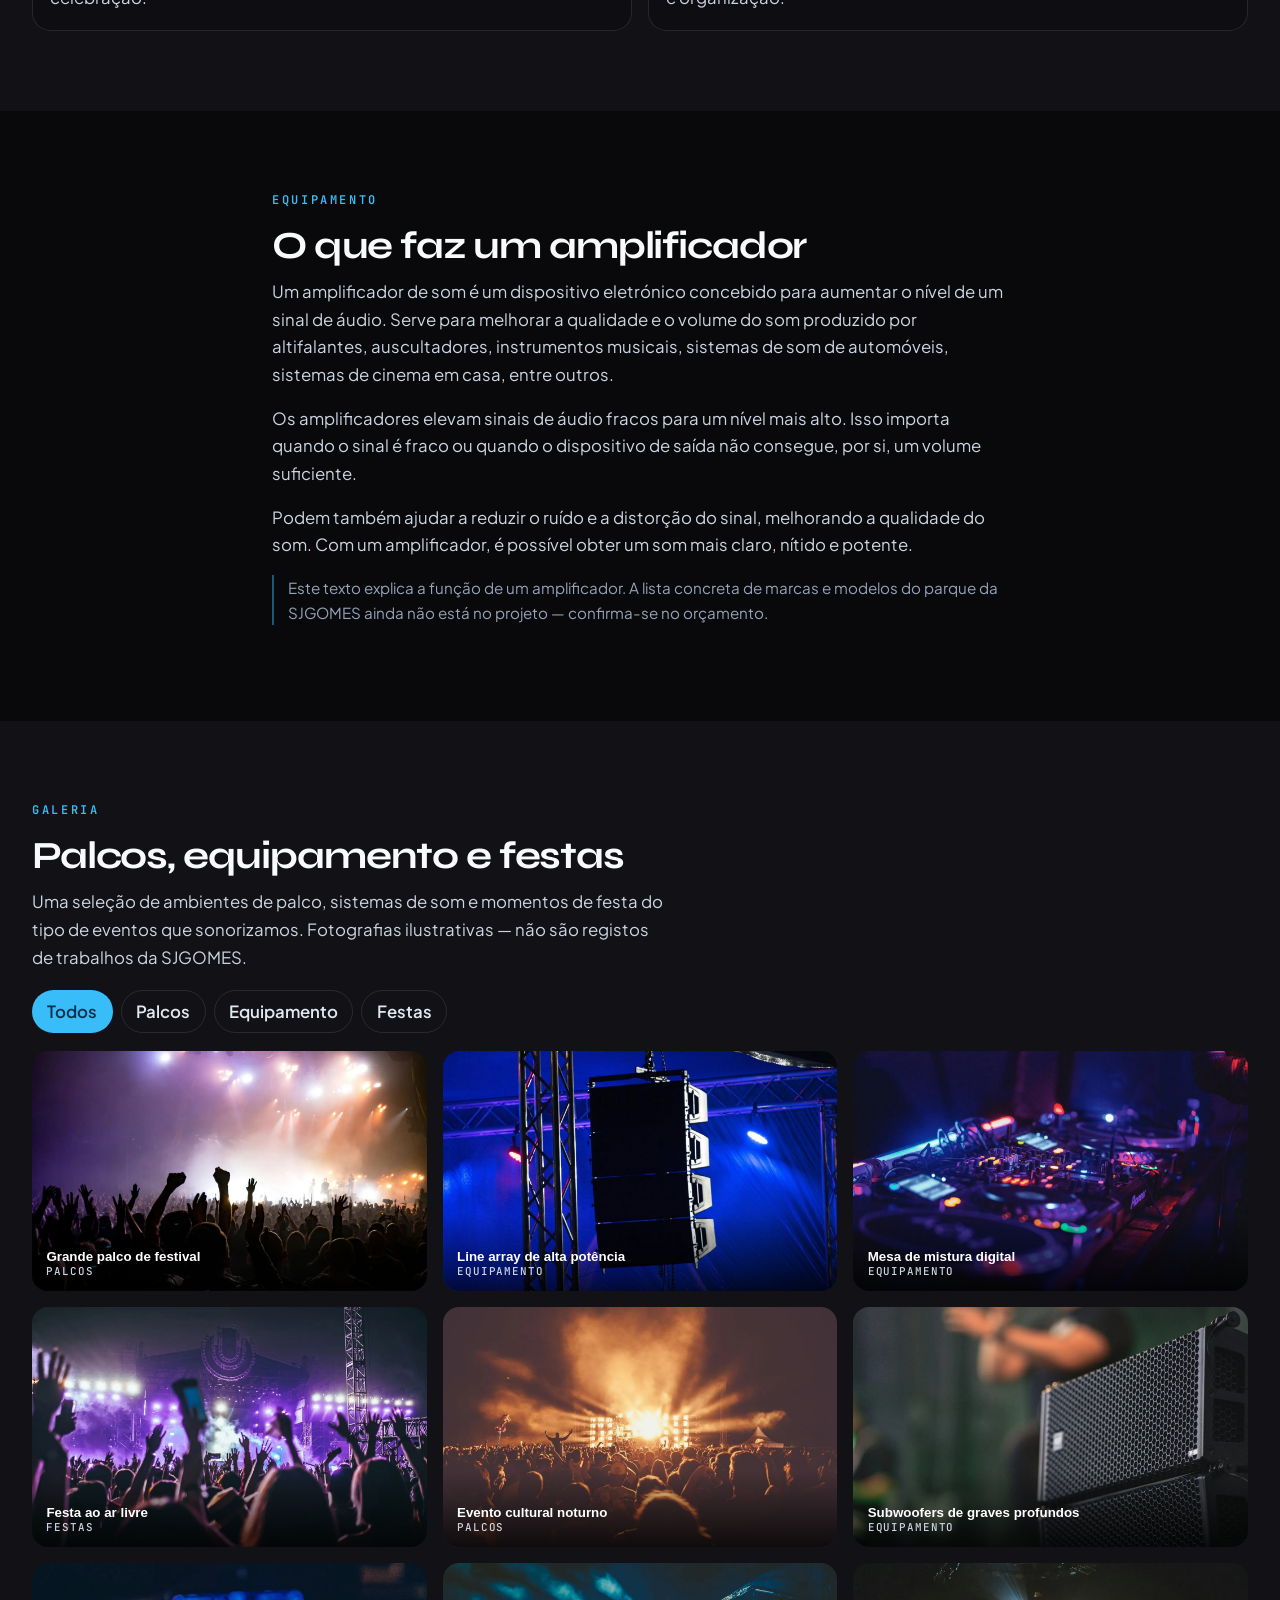
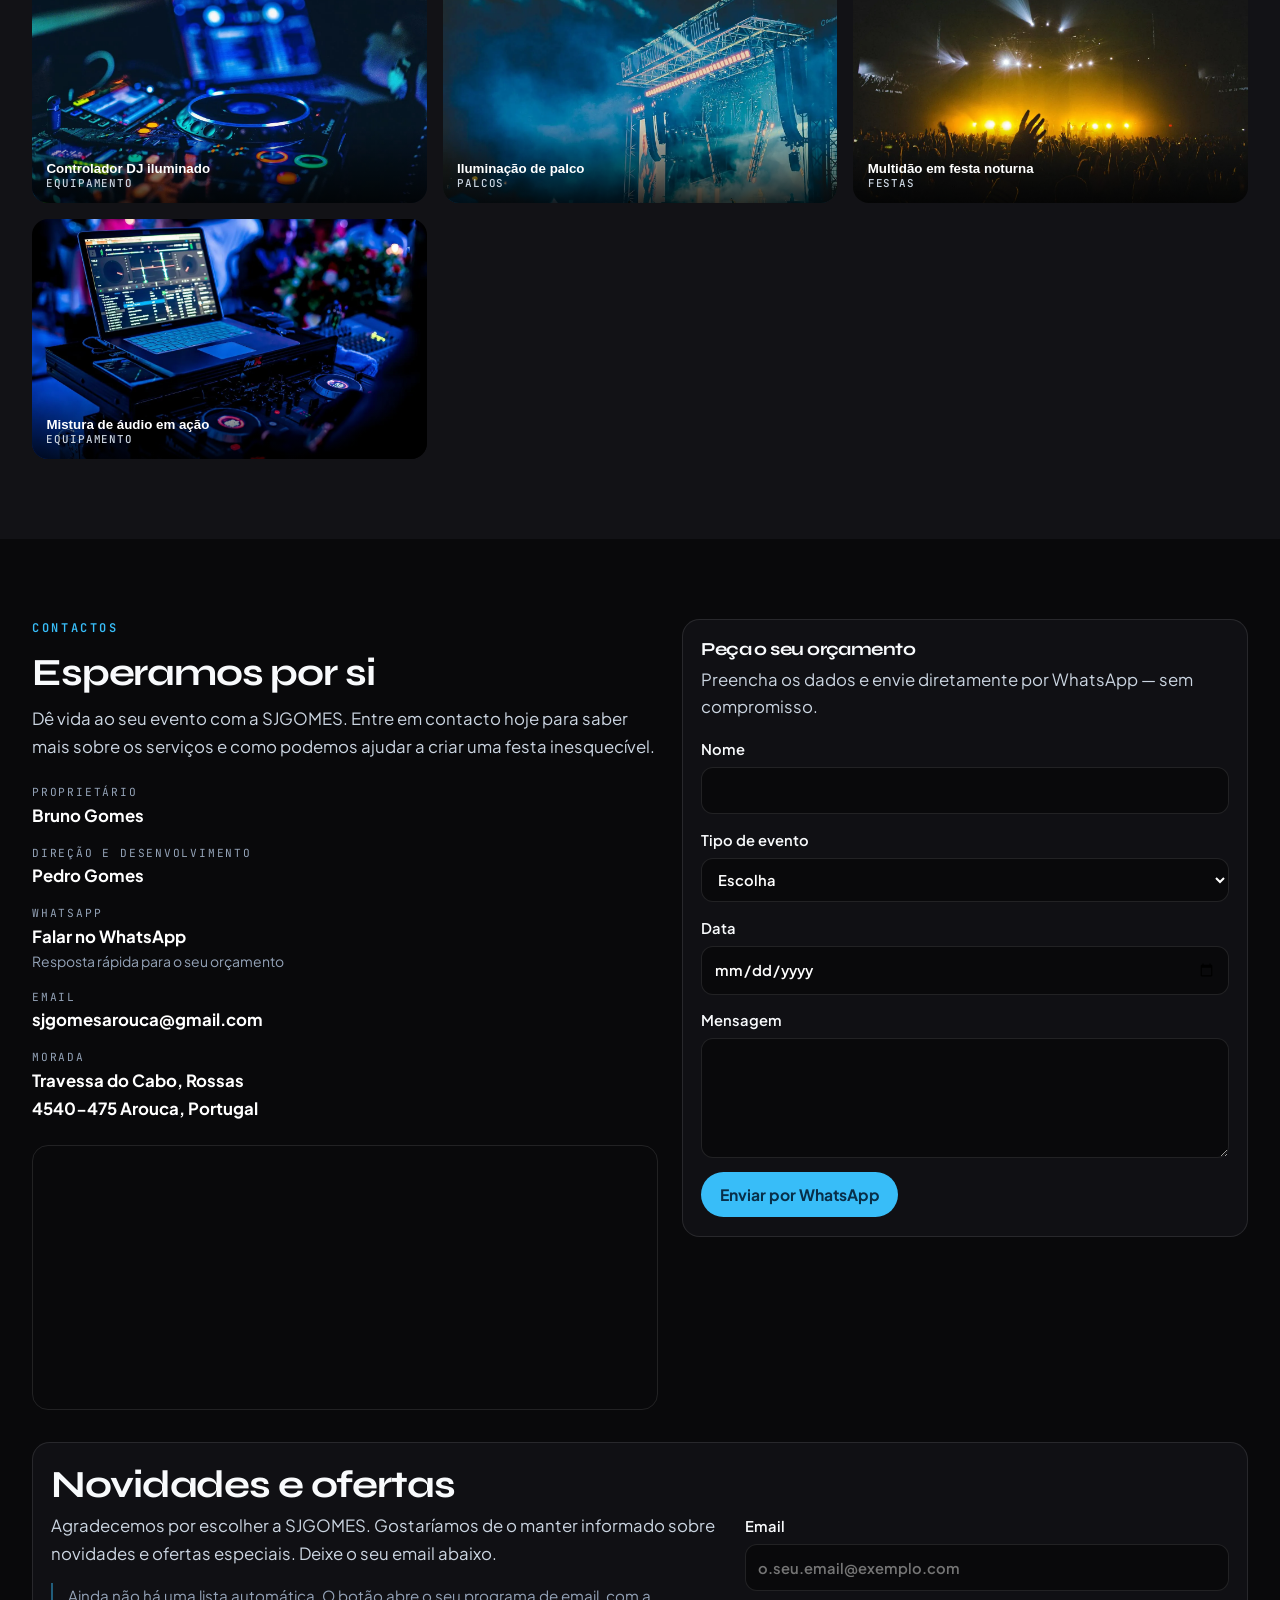
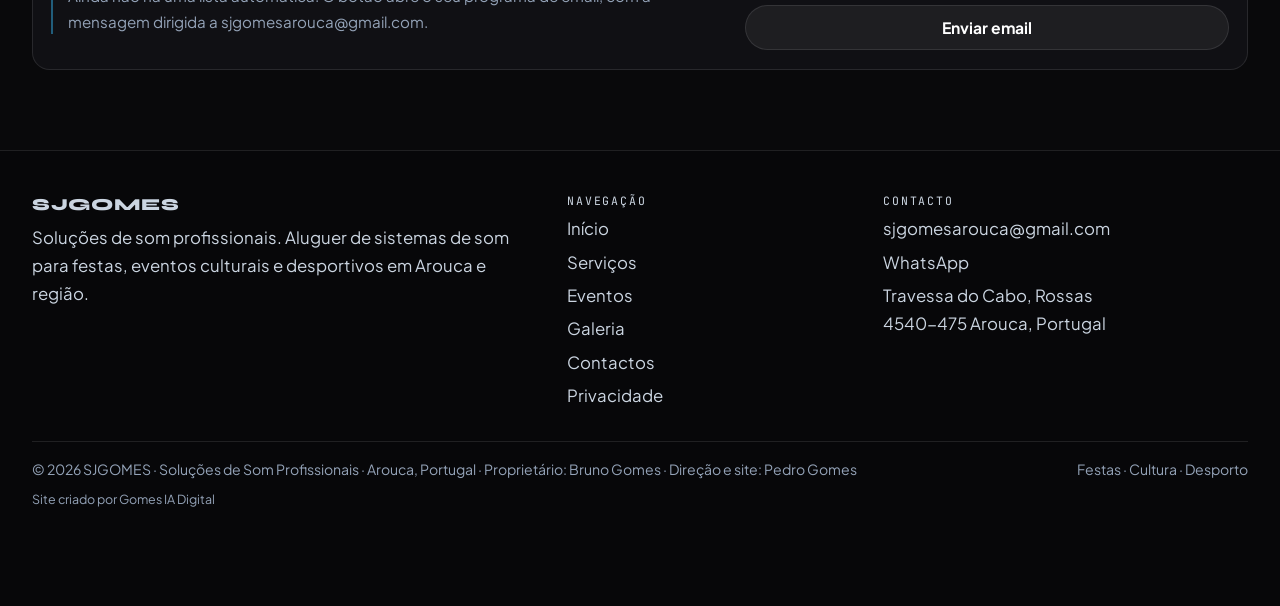
==== commit d0aa7be2: "Add a discreet Gomes IA Digital credit in the site footer. Co-authored-by: Pedro Gomes <wizzynoise@u" ====
--- a/index.html
+++ b/index.html
@@ -422,6 +422,7 @@
     <div class="wrap footer-base">
       <p>© 2026 SJGOMES · Soluções de Som Profissionais · Arouca, Portugal · Proprietário: Bruno Gomes · Direção e site: Pedro Gomes</p>
       <p>Festas · Cultura · Desporto</p>
+      <p class="footer-credit"><a href="https://gomesiadigital.com" target="_blank" rel="noopener">Site criado por Gomes IA Digital</a></p>
     </div>
   </footer>
 
--- a/styles.css
+++ b/styles.css
@@ -245,6 +245,9 @@
   color: var(--soft); font-size: 0.88rem;
 }
 .footer-base p { margin: 0; color: var(--soft); }
+.footer-credit { flex-basis: 100%; margin-top: 0.15rem; font-size: 0.78rem; }
+.footer-credit a { color: var(--soft); text-decoration: none; }
+.footer-credit a:hover { color: var(--muted); }
 
 .wa-float {
   position: fixed; right: 1rem; bottom: 1rem; z-index: 30;
